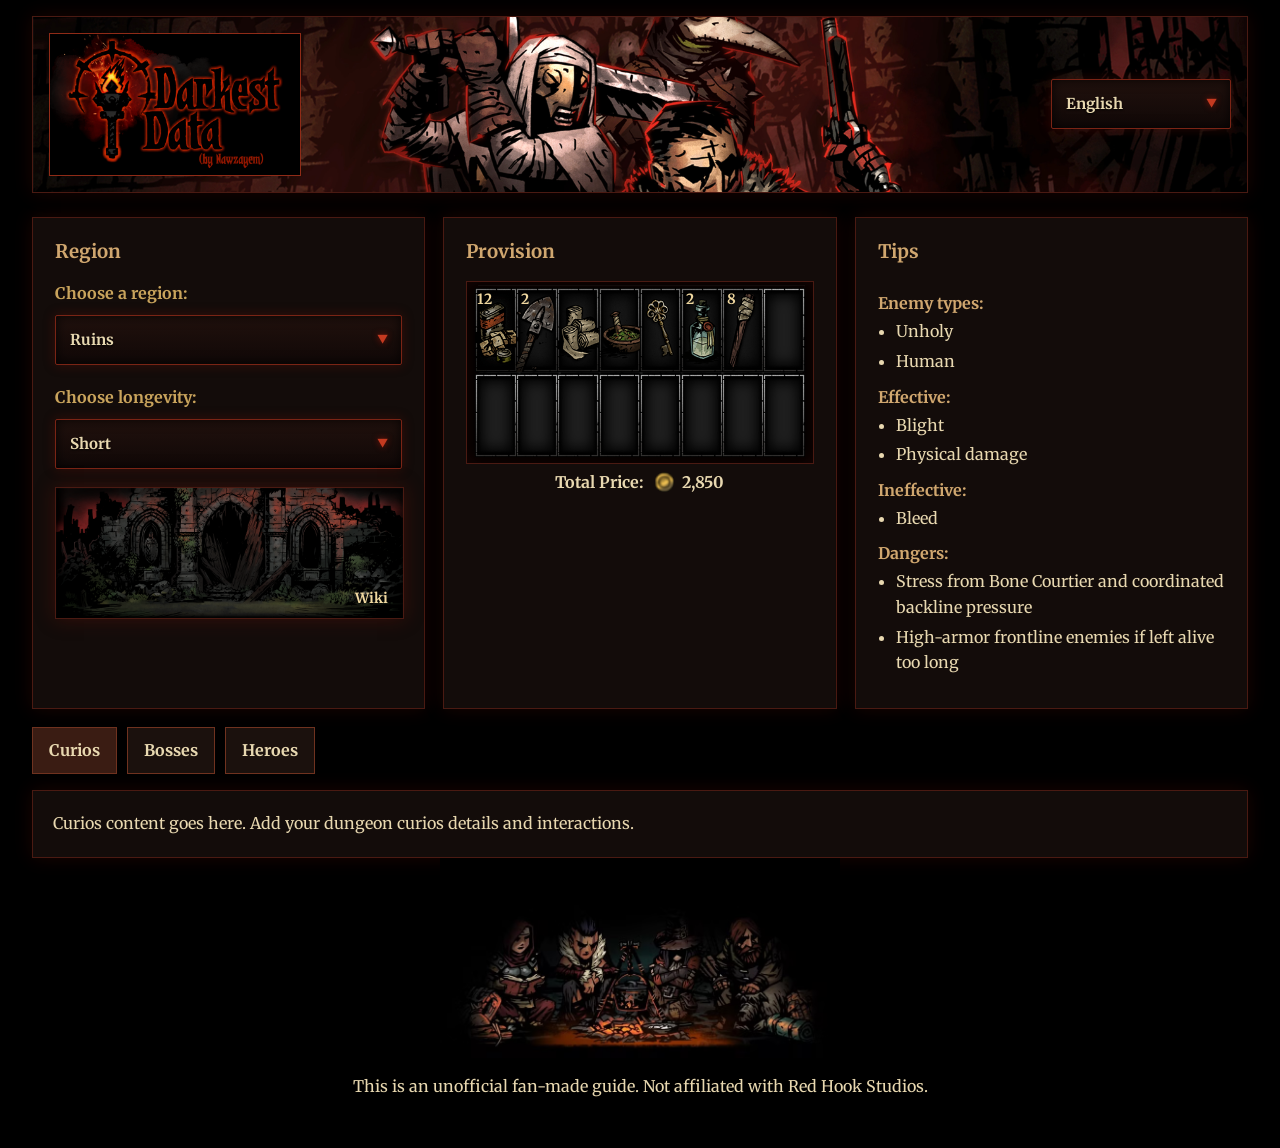
==== src/index.html @ 3dac021b "Ruins+ Provision" ====
<!DOCTYPE html>
<html lang="en">
<head>
  <meta charset="UTF-8" />
  <meta name="viewport" content="width=device-width, initial-scale=1.0" />
  <title>Darkest Data</title>
  <!-- Styles CSS -->
  <link rel="stylesheet" href="styles.css" />

  <!-- Fonts -->
  <link rel="preconnect" href="https://fonts.googleapis.com">
  <link rel="preconnect" href="https://fonts.gstatic.com" crossorigin>
  <link href="https://fonts.googleapis.com/css2?family=Merriweather:wght@400;700;900&display=swap" rel="stylesheet">
</head>
<body>
  <div class="top-bar">
    <div class="top-bar-content">
      <div class="top-bar-locale">
        <div class="logo-wrapper">
          <img src="img/logo.png" alt="Darkest Data logo" />
        </div>
        <div class="select-wrapper locale-select-wrapper">
          <select id="locale-select" name="locale" class="dark-select">
            <option value="en">English</option>
            <option value="uk">Українська</option>
          </select>
        </div>
      </div>
    </div>
  </div>
  <!-- <header>
    <h1>Title: Darkest Data</h1>
    <p>Unofficial fan guide for provisions, bosses, and dungeon planning.</p>
  </header> -->

  <main>
    <section>
      <!-- <h2>Select: Region, longevity</h2> -->
      <div class="region-panels">
        <div class="region-panel">
          <h3 id="region-heading">Region</h3>
          <label for="region-select" class="select-label" id="region-label">Choose a region:</label>
          <div class="select-wrapper">
            <select id="region-select" name="region" class="dark-select">
              <option value="ruins">Ruins</option>
              <option value="warrens">Warrens</option>
              <option value="cove">Cove</option>
              <option value="weald">Weald</option>
              <option value="town">Town</option>
              <option value="crimson-court">Crimson Court</option>
              <option value="color-of-madness">Color of Madness</option>
              <option value="darkest">Darkest Dungeon</option>
            </select>
          </div>
        <br />
          <label id="longevity-label" for="longevity-select" class="select-label">Choose longevity:</label>
          <div class="select-wrapper">
            <select id="longevity-select" name="longevity" class="dark-select"></select>
          </div>
          <div class="region-display" aria-live="polite">
            <a id="region-preview-link" href="https://darkestdungeon.fandom.com/wiki/Ruins" target="_blank" rel="noopener noreferrer" data-label="Wiki">
              <img id="region-preview" src="img/regions/ruins.png" alt="Ruins region preview" />
            </a>
          </div>
        </div>
        <div class="region-panel">
          <h3 id="provision-heading">Provision</h3>
          <div id="region-provision-grid" class="provision-grid" aria-live="polite"></div>
          <div id="region-provision-total" class="provision-total" aria-live="polite">
            <span class="provision-total-label">Total Price:</span>
            <img src="img/provision/coin.png" alt="Coin" class="provision-total-icon" />
            <span id="region-provision-total-value">0</span>
          </div>
          <p id="region-provision">Bring torches, food, and medicine to survive the darkness.</p>
        </div>
        <div class="region-panel">
          <h3 id="tips-heading">Tips</h3>
          <div id="region-tips" class="region-tips">Watch your stress and learn enemy patterns for better runs.</div>
        </div>
      </div>
    </section>

    <section>
      <!-- <h2>Boss Comps for the region</h2> -->
      <div class="boss-tabs">
        <div class="boss-tab-buttons" role="tablist" aria-label="Boss comps tabs">
          <button id="curios-tab" type="button" class="boss-tab-button active" data-boss-tab="curios" role="tab" aria-selected="true">Curios</button>
          <button id="bosses-tab" type="button" class="boss-tab-button" data-boss-tab="bosses" role="tab" aria-selected="false">Bosses</button>
          <button id="heroes-tab" type="button" class="boss-tab-button" data-boss-tab="heroes" role="tab" aria-selected="false">Heroes</button>
        </div>
        <div class="boss-tab-panel active" data-boss-panel="curios" role="tabpanel">
          <p id="curios-panel-text">Curios content goes here. Add your dungeon curios details and interactions.</p>
        </div>
        <div class="boss-tab-panel" data-boss-panel="bosses" role="tabpanel" hidden>
          <p id="bosses-panel-text">Bosses content goes here. Add boss fight information, resistances, and notes.</p>
        </div>
        <div class="boss-tab-panel" data-boss-panel="heroes" role="tabpanel" hidden>
          <p id="heroes-panel-text">Heroes content goes here. Add recommended party compositions and hero tips.</p>
        </div>
      </div>
    </section>
  </main>

  <footer>
    <img src="img/footer.png" alt="Footer" />
    <p>This is an unofficial fan-made guide. Not affiliated with Red Hook Studios.</p>
  </footer>

  <script src="data.js"></script>
  <script src="i18n.js"></script>
  <script src="script.js"></script>
</body>
</html>
---- src/styles.css ----
html, body {
  margin: 0;
  min-height: 100vh;
  background: #000000;
  color: #e8d8b0;
  font-family: "Merriweather", Georgia, serif;
  padding: 0 16px 16px;
}

h1,
h2,
h3,
button,
select,
.tab {
  font-family: "Merriweather", Georgia, serif;
}

h1 {
  font-size: 48px;
  font-weight: 900;
  letter-spacing: 1px;
  color: #d6401f;
  text-shadow:
    0 0 6px #7a1308,
    0 0 14px #3a0502;
}

h2 {
  font-size: 28px;
  font-weight: 900;
  color: #c9a45c;
  border-bottom: 1px solid #5c1c12;
  padding-bottom: 8px;
}

p,
li,
label,
select,
button {
  font-size: 16px;
  line-height: 1.6;
}

button {
  background: #2a0d09;
  color: #f0d8a0;
  border: 1px solid #8f2b17;
  padding: 10px 16px;
  cursor: pointer;
  font-weight: 700;
}

button:hover {
  background: #4a130c;
}

.card {
  background: #130c0a;
  border: 1px solid #4a1a12;
  padding: 20px;
  box-shadow: 0 0 18px rgba(120, 20, 10, 0.35);
}

.top-bar {
  position: relative;
  margin-top: 16px;
  min-height: 160px;
  overflow: hidden;
  border-radius: 0;
  border: 1px solid #4a1a12;
  box-shadow: 0 0 18px rgba(120, 20, 10, 0.22);
  background-image: url('img/header.png');
  background-size: cover;
  background-position: center;
  background-repeat: no-repeat;
}

.top-bar-content {
  position: relative;
  z-index: 1;
  display: flex;
  align-items: center;
  justify-content: space-between;
  flex-wrap: wrap;
  gap: 16px;
  padding: 16px;
}

.top-bar-locale {
  display: flex;
  align-items: center;
  justify-content: space-between;
  gap: 16px;
  width: 100%;
  flex: 1 1 0;
  min-width: 0;
}

.logo-wrapper {
  display: block;
  width: clamp(180px, 30vw, 250px);
  max-width: 60%;
  margin: 0;
  background: rgba(0, 0, 0, 0.7);
  padding: 0;
  border: 1px solid #8f2b17;
  border-radius: 0;
  overflow: hidden;
  --logo-scale: 1.1;
  --logo-x: 0px;
  --logo-y: -7px;
}

.logo-wrapper img {
  display: block;
  width: 100%;
  height: auto;
  border-radius: inherit;
  transform: translate(var(--logo-x), var(--logo-y)) scale(var(--logo-scale));
  transform-origin: center;
}

.locale-select-wrapper {
  width: clamp(140px, 18vw, 180px);
  margin-left: auto;
}

.select-label {
  display: block;
  margin-bottom: 8px;
  color: #c9a45c;
  font-weight: 700;
}

footer {
  text-align: center;
}

footer img {
  display: block;
  width: 400px;
  max-width: 45%;
  margin: 0 auto 12px;
}

.region-display {
  margin-top: 18px;
  text-align: center;
}

.region-display a {
  display: inline-block;
}

.region-display img {
  display: inline-block;
  width: 100%;
  max-width: 640px;
  border: 1px solid #4a1a12;
  box-shadow: 0 0 18px rgba(120, 20, 10, 0.35);
}

@media (max-width: 700px) {
  .top-bar-content {
    justify-content: center;
  }

  .top-bar-locale {
    justify-content: center;
    flex-wrap: wrap;
  }

  .locale-select-wrapper {
    margin-left: 0;
  }
}

.region-panels {
  display: grid;
  grid-template-columns: repeat(3, minmax(260px, 1fr));
  gap: 18px;
  margin-top: 24px;
  align-items: stretch;
}

@media (max-width: 1100px) {
  .region-panels {
    grid-template-columns: repeat(2, minmax(260px, 1fr));
  }

  .region-panels .region-panel:nth-child(3) {
    grid-column: 1 / -1;
    justify-self: center;
    width: calc(100% - 18px);
  }
}

@media (max-width: 700px) {
  .region-panels {
    grid-template-columns: 1fr;
  }

  .region-panels .region-panel:nth-child(3) {
    grid-column: auto;
    justify-self: stretch;
    width: 100%;
  }

  .top-bar-content {
    justify-content: center;
  }

  .top-bar-locale {
    justify-content: center;
    flex-wrap: wrap;
  }

  .locale-select-wrapper {
    margin-left: 0;
  }
}

.region-panel {
  background: #130c0a;
  border: 1px solid #4a1a12;
  padding: 22px;
  box-shadow: 0 0 18px rgba(120, 20, 10, 0.22);
  display: flex;
  flex-direction: column;
}

.region-panel .region-display {
  margin-top: 18px;
  text-align: center;
  flex: 1;
}

.region-panel .region-display a {
  position: relative;
  display: flex;
  align-items: center;
  justify-content: space-between;
  gap: 14px;
  width: 100%;
  text-decoration: none;
}

.region-panel .region-display a:hover {
  color: #f0d8a0;
}

.region-panel .region-display a::after {
  content: attr(data-label);
  position: absolute;
  right: 14px;
  bottom: 14px;
  z-index: 2;
  color: #f0d8a0;
  font-weight: 700;
  font-size: 14px;
  line-height: 1;
  text-shadow: 0 2px 4px rgba(0, 0, 0, 0.85);
  pointer-events: none;
}

.region-panel .region-display img {
  display: block;
  width: 100%;
  height: auto;
  object-fit: cover;
  border: 1px solid #4a1a12;
  box-shadow: 0 0 18px rgba(120, 20, 10, 0.35);
}

.region-panel h3 {
  margin-top: 0;
  color: #d0a76f;
}

.region-panel p {
  margin-bottom: 0;
  color: #e8d8b0;
}

.region-tips {
  color: #e8d8b0;
}

.region-tips strong {
  display: block;
  margin: 12px 0 6px;
  color: #d0a76f;
}

.region-tips ul {
  margin: 0 0 10px 18px;
  padding: 0;
}

.region-tips li {
  margin: 0 0 4px;
}

.provision-grid {
  display: grid;
  grid-template-columns: repeat(8, var(--provision-cell-width));
  grid-template-rows: repeat(2, var(--provision-cell-height));
  column-gap: 0px;
  row-gap: 2px;
  margin-top: 0;
  padding: 6px 8px 8px;
  width: 100%;
  box-sizing: border-box;
  max-width: 100%;
  min-height: 0;
  margin-inline: 0;
  overflow: hidden;
  background-image: url('img/provision/provisions_background.png');
  background-color: #000000;
  background-repeat: no-repeat;
  background-size: var(--provision-bg-width) var(--provision-bg-height);
  background-position: var(--provision-bg-pos-x) var(--provision-bg-pos-y);
  border: 1px solid #4a1a12;
  border-radius: 0;
  box-shadow: inset 0 0 18px rgba(120, 20, 10, 0.2);
  --provision-cell-width: calc(100%/8);
  --provision-cell-height: calc(100%/2);
  --provision-bg-width: 95%;
  --provision-bg-height: 95%;
  --provision-bg-pos-x: 60%;
  --provision-bg-pos-y: 30%;
}

.provision-total {
  display: flex;
  align-items: center;
  justify-content: flex-start;
  gap: 8px;
  margin-top: 8px;
  width: 100%;
  justify-content: center;
  padding: 0;
  background: transparent;
  border: 0;
  border-radius: 0;
  color: #e8d8b0;
  font-weight: 700;
  box-shadow: none;
}

.provision-total-label {
  margin-right: 2px;
}

.provision-total-icon {
  display: block;
  width: 20px;
  height: 20px;
  object-fit: contain;
}

.provision-slot {
  position: relative;
  display: grid;
  align-items: center;
  justify-content: center;
  width: 100%;
  height: 100%;
  min-height: 0;
  padding: 0;
  margin: 0;
  overflow: hidden;
  background: transparent;
  border: 0;
  border-radius: 0;
}

.provision-slot-link {
  color: inherit;
  text-decoration: none;
  cursor: pointer;
}

.provision-slot img {
  display: block;
  width: 100%;
  height: 100%;
  object-fit: cover;
  object-position: center center;
  margin: 0;
  position: static;
  transform: none;
  max-width: none;
  max-height: none;
}

.provision-count {
  position: absolute;
  left: 0px;
  top: 5px;
  transform: none;
  min-width: 14px;
  height: 12px;
  padding: 0 2px;
  display: inline-flex;
  align-items: center;
  justify-content: center;
  color: #f0d8a0;
  font-weight: 700;
  font-size: clamp(12px, 1.1vw, 16px);
  box-shadow: none;
  background: transparent;
  border-radius: 0;
  z-index: 2;
  pointer-events: none;
}

.boss-tabs {
  margin-top: 18px;
}

.boss-tab-buttons {
  display: flex;
  gap: 10px;
  flex-wrap: wrap;
  margin-bottom: 16px;
}

.boss-tab-button {
  background: #1b110d;
  color: #e8d8b0;
  border: 1px solid #6f321f;
  padding: 10px 16px;
  cursor: pointer;
  font-weight: 700;
}

.boss-tab-button.active,
.boss-tab-button:hover {
  background: #3a1c13;
}

.boss-tab-panel {
  background: #130c0a;
  border: 1px solid #4a1a12;
  padding: 20px;
  box-shadow: 0 0 18px rgba(120, 20, 10, 0.22);
  color: #e8d8b0;
}

.boss-tab-panel p {
  margin: 0;
}

.select-wrapper {
  position: relative;
  width: 280px;
}

.region-panel .select-wrapper {
  width: 100%;
}

.top-bar .select-wrapper {
  width: 180px;
}

.language-switcher {
  position: fixed;
  top: 8px;
  left: 16px;
  z-index: 20;
  background: rgba(19, 12, 10, 0.92);
  padding: 10px 12px;
  border: 1px solid #4a1a12;
  border-radius: 6px;
}

.language-switcher .select-label {
  margin-bottom: 6px;
}

.language-select-wrapper {
  width: 180px;
}

.hidden {
  display: none !important;
}

.dark-select {
  width: 100%;
  appearance: none;
  -webkit-appearance: none;
  -moz-appearance: none;

  background:
    linear-gradient(180deg, #21110d 0%, #100807 100%);
  color: #e8d8b0;

  border: 1px solid #7a2415;
  border-radius: 2px;

  padding: 12px 42px 12px 14px;

  font-family: "Merriweather", Georgia, serif;
  font-size: 15px;
  font-weight: 700;

  cursor: pointer;

  box-shadow:
    inset 0 0 12px rgba(0, 0, 0, 0.8),
    0 0 12px rgba(120, 20, 10, 0.35);

  text-shadow: 0 1px 2px #000;
}

.dark-select:hover {
  border-color: #b63b20;
  background:
    linear-gradient(180deg, #2a140f 0%, #130908 100%);
}

.dark-select:focus {
  outline: none;
  border-color: #d6401f;
  box-shadow:
    inset 0 0 12px rgba(0, 0, 0, 0.8),
    0 0 14px rgba(214, 64, 31, 0.55);
}

.select-wrapper::after {
  content: "▼";
  position: absolute;
  right: 14px;
  top: 50%;
  transform: translateY(-50%);

  color: #c43a20;
  font-size: 12px;
  pointer-events: none;

  text-shadow: 0 0 6px #7a1308;
}

.dark-select option {
  background: #130c0a;
  color: #e8d8b0;
  font-family: "Merriweather", Georgia, serif;
}
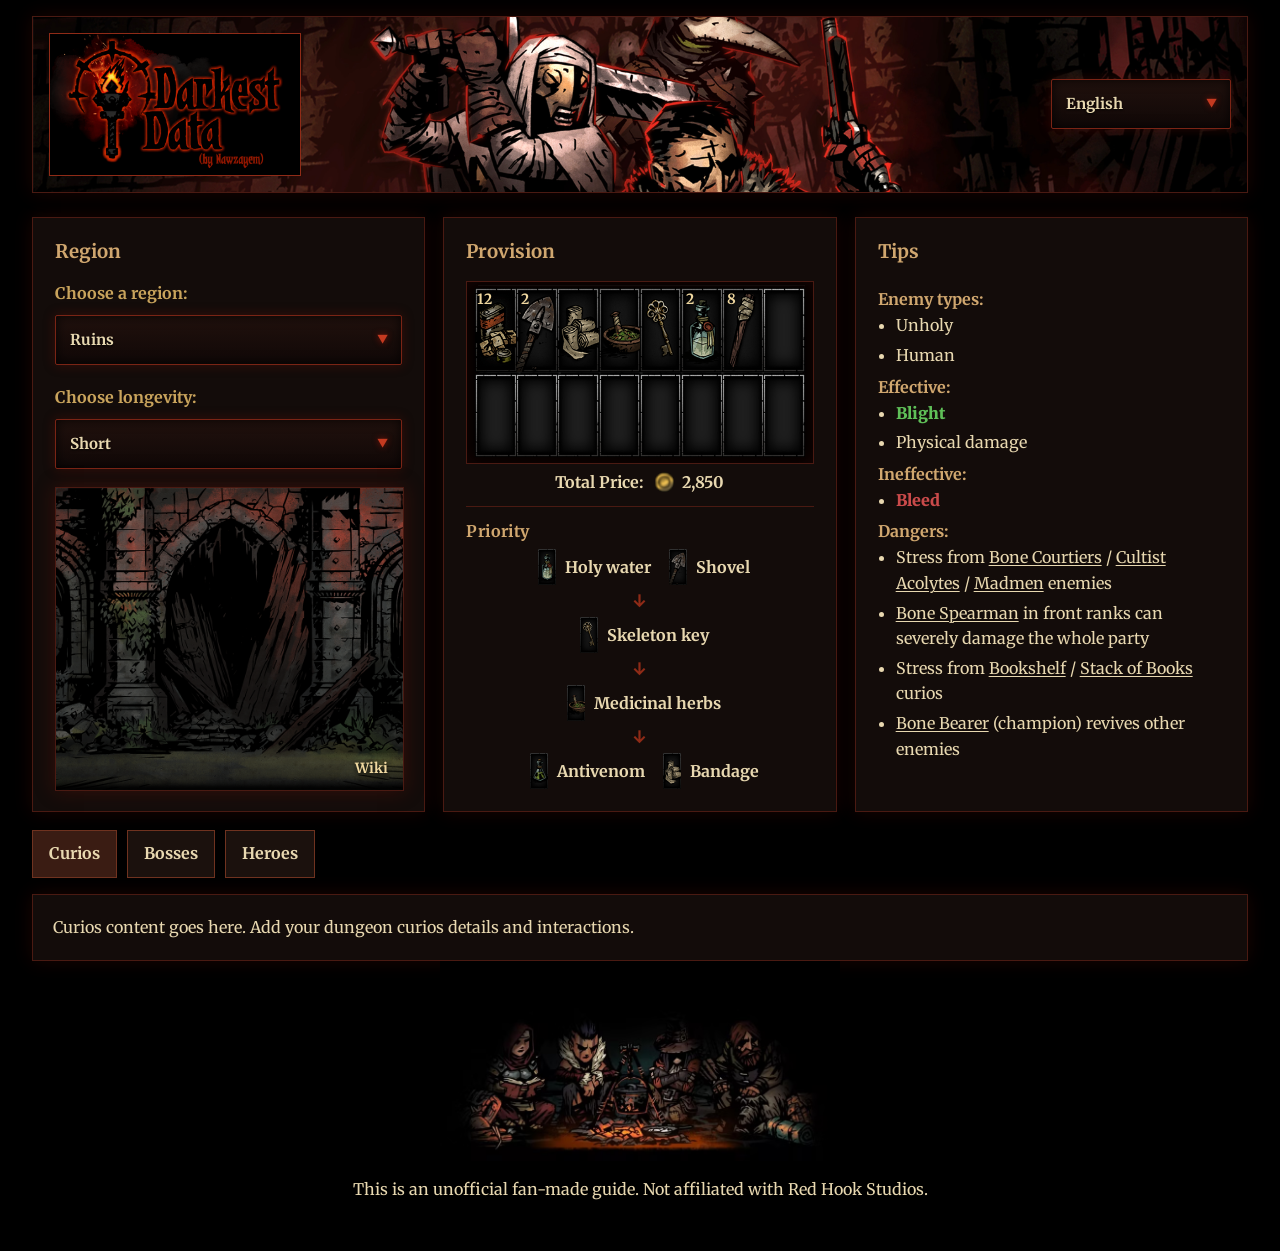
==== commit 0dfb07b6: "rruins+provision+Priorrity+Tips+layot" ====
--- a/src/index.html
+++ b/src/index.html
@@ -72,6 +72,10 @@
             <span id="region-provision-total-value">0</span>
           </div>
           <p id="region-provision">Bring torches, food, and medicine to survive the darkness.</p>
+          <div id="region-provision-priority" class="provision-priority" hidden>
+            <div class="provision-priority-heading">Priority</div>
+            <div id="region-provision-priority-list" class="provision-priority-list" aria-live="polite"></div>
+          </div>
         </div>
         <div class="region-panel">
           <h3 id="tips-heading">Tips</h3>
--- a/src/styles.css
+++ b/src/styles.css
@@ -192,8 +192,8 @@
 
   .region-panels .region-panel:nth-child(3) {
     grid-column: 1 / -1;
-    justify-self: center;
-    width: calc(100% - 18px);
+    justify-self: stretch;
+    width: auto;
   }
 }
 
@@ -205,7 +205,7 @@
   .region-panels .region-panel:nth-child(3) {
     grid-column: auto;
     justify-self: stretch;
-    width: 100%;
+    width: auto;
   }
 
   .top-bar-content {
@@ -235,20 +235,23 @@
   margin-top: 18px;
   text-align: center;
   flex: 1;
+  min-height: clamp(180px, 22vw, 300px);
 }
 
 .region-panel .region-display a {
   position: relative;
   display: flex;
-  align-items: center;
-  justify-content: space-between;
-  gap: 14px;
-  width: 100%;
+  width: 100%;
+  height: 100%;
   text-decoration: none;
 }
 
 .region-panel .region-display a:hover {
   color: #f0d8a0;
+}
+
+.region-panel .region-display a:hover img {
+  filter: brightness(1.12) saturate(1.2) contrast(1.05);
 }
 
 .region-panel .region-display a::after {
@@ -268,10 +271,11 @@
 .region-panel .region-display img {
   display: block;
   width: 100%;
-  height: auto;
+  height: 100%;
   object-fit: cover;
   border: 1px solid #4a1a12;
   box-shadow: 0 0 18px rgba(120, 20, 10, 0.35);
+  transition: filter 160ms ease, transform 160ms ease;
 }
 
 .region-panel h3 {
@@ -284,23 +288,185 @@
   color: #e8d8b0;
 }
 
+.provision-priority {
+  flex: 1;
+  min-height: 0;
+  margin-top: 14px;
+  padding-top: 14px;
+  border-top: 1px solid #4a1a12;
+  display: flex;
+  flex-direction: column;
+}
+
+.provision-priority-heading {
+  margin-bottom: 8px;
+  color: #d0a76f;
+  font-weight: 700;
+  letter-spacing: 0.4px;
+}
+
+.provision-priority-list {
+  flex: 1;
+  min-height: 0;
+  display: flex;
+  flex-direction: column;
+  align-items: center;
+  justify-content: flex-start;
+  gap: 6px;
+}
+
+.provision-priority-row {
+  display: flex;
+  align-items: center;
+  justify-content: center;
+  flex-wrap: wrap;
+  gap: 9px;
+  width: fit-content;
+  max-width: 100%;
+}
+
+.provision-priority-arrow {
+  color: #8f2b17;
+  font-size: 20px;
+  font-weight: 900;
+  line-height: 1;
+  text-align: center;
+}
+
+.provision-priority-item {
+  display: inline-flex;
+  align-items: center;
+  color: #e8d8b0;
+  text-decoration: none;
+  font-size: 16px;
+  font-weight: 700;
+  min-width: 0;
+}
+
+.provision-priority-item:hover {
+  text-decoration: underline;
+  text-decoration-color: currentColor;
+  text-underline-offset: 3px;
+}
+
+.provision-priority-item:hover img {
+  transform: scale(1.04);
+}
+
+.provision-priority-item img {
+  display: block;
+  width: 36px;
+  height: 36px;
+  object-fit: contain;
+  transition: transform 140ms ease;
+}
+
+.provision-priority-separator {
+  color: #8f2b17;
+  font-weight: 900;
+  line-height: 1;
+}
+
 .region-tips {
+  flex: 0 0 auto;
   color: #e8d8b0;
 }
 
 .region-tips strong {
   display: block;
-  margin: 12px 0 6px;
+  margin: 8px 0 4px;
   color: #d0a76f;
 }
 
 .region-tips ul {
-  margin: 0 0 10px 18px;
+  margin: 0 0 6px 18px;
   padding: 0;
 }
 
 .region-tips li {
   margin: 0 0 4px;
+}
+
+.tip-status {
+  font-weight: 900;
+}
+
+.tip-status-blight {
+  color: #5fbf58;
+}
+
+.tip-status-bleed {
+  color: #c94a4a;
+}
+
+.enemy-name {
+  text-decoration: underline;
+  text-decoration-thickness: 1px;
+  text-underline-offset: 2px;
+}
+
+.enemy-tooltip {
+  position: relative;
+  cursor: help;
+  color: inherit;
+  text-decoration-color: inherit;
+}
+
+.enemy-tooltip:visited,
+.enemy-tooltip:hover,
+.enemy-tooltip:active {
+  color: inherit;
+}
+
+.region-tips a.enemy-tooltip,
+.region-tips a.enemy-tooltip:visited,
+.region-tips a.enemy-tooltip:hover,
+.region-tips a.enemy-tooltip:active {
+  color: inherit;
+  text-decoration-color: inherit;
+}
+
+.enemy-tooltip::after {
+  content: '';
+  position: absolute;
+  left: 50%;
+  bottom: calc(100% + 10px);
+  width: 180px;
+  height: 180px;
+  transform: translateX(-50%);
+  background: rgba(16, 10, 8, 0.96);
+  background-image: var(--enemy-tooltip-image);
+  background-repeat: no-repeat;
+  background-position: center;
+  background-size: contain;
+  border: 1px solid #8f2b17;
+  box-shadow: 0 10px 22px rgba(0, 0, 0, 0.55);
+  opacity: 0;
+  pointer-events: none;
+  transition: opacity 140ms ease, transform 140ms ease;
+  z-index: 5;
+}
+
+.enemy-tooltip::before {
+  content: '';
+  position: absolute;
+  left: 50%;
+  bottom: calc(100% + 2px);
+  width: 10px;
+  height: 10px;
+  transform: translateX(-50%) rotate(45deg);
+  background: #0f0907;
+  border-right: 1px solid #8f2b17;
+  border-bottom: 1px solid #8f2b17;
+  opacity: 0;
+  pointer-events: none;
+  transition: opacity 140ms ease;
+  z-index: 5;
+}
+
+.enemy-tooltip:hover::after,
+.enemy-tooltip:hover::before {
+  opacity: 1;
 }
 
 .provision-grid {
@@ -383,6 +549,18 @@
   cursor: pointer;
 }
 
+.provision-slot-link:hover {
+  filter: brightness(1.12) saturate(1.08);
+}
+
+.provision-slot-link:hover img {
+  transform: scale(1.03);
+}
+
+.provision-slot img {
+  transition: transform 140ms ease, filter 140ms ease;
+}
+
 .provision-slot img {
   display: block;
   width: 100%;
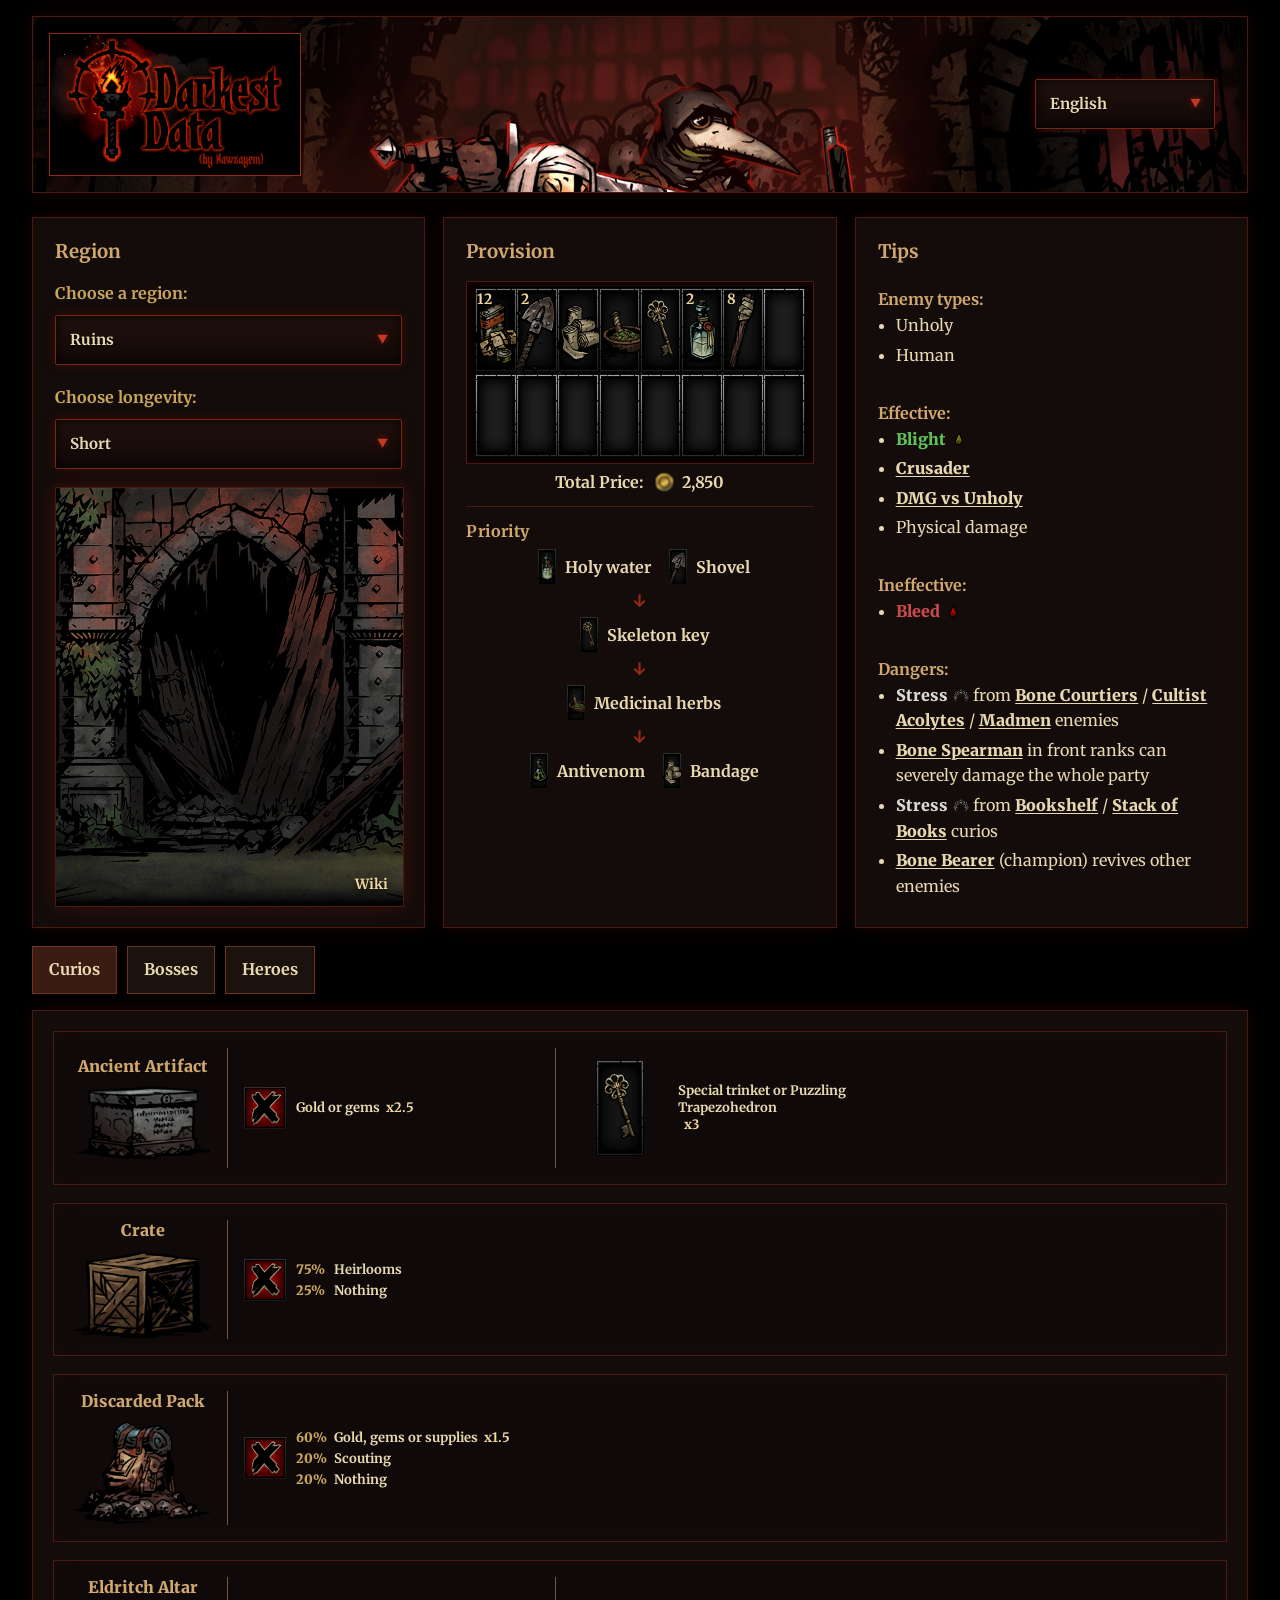
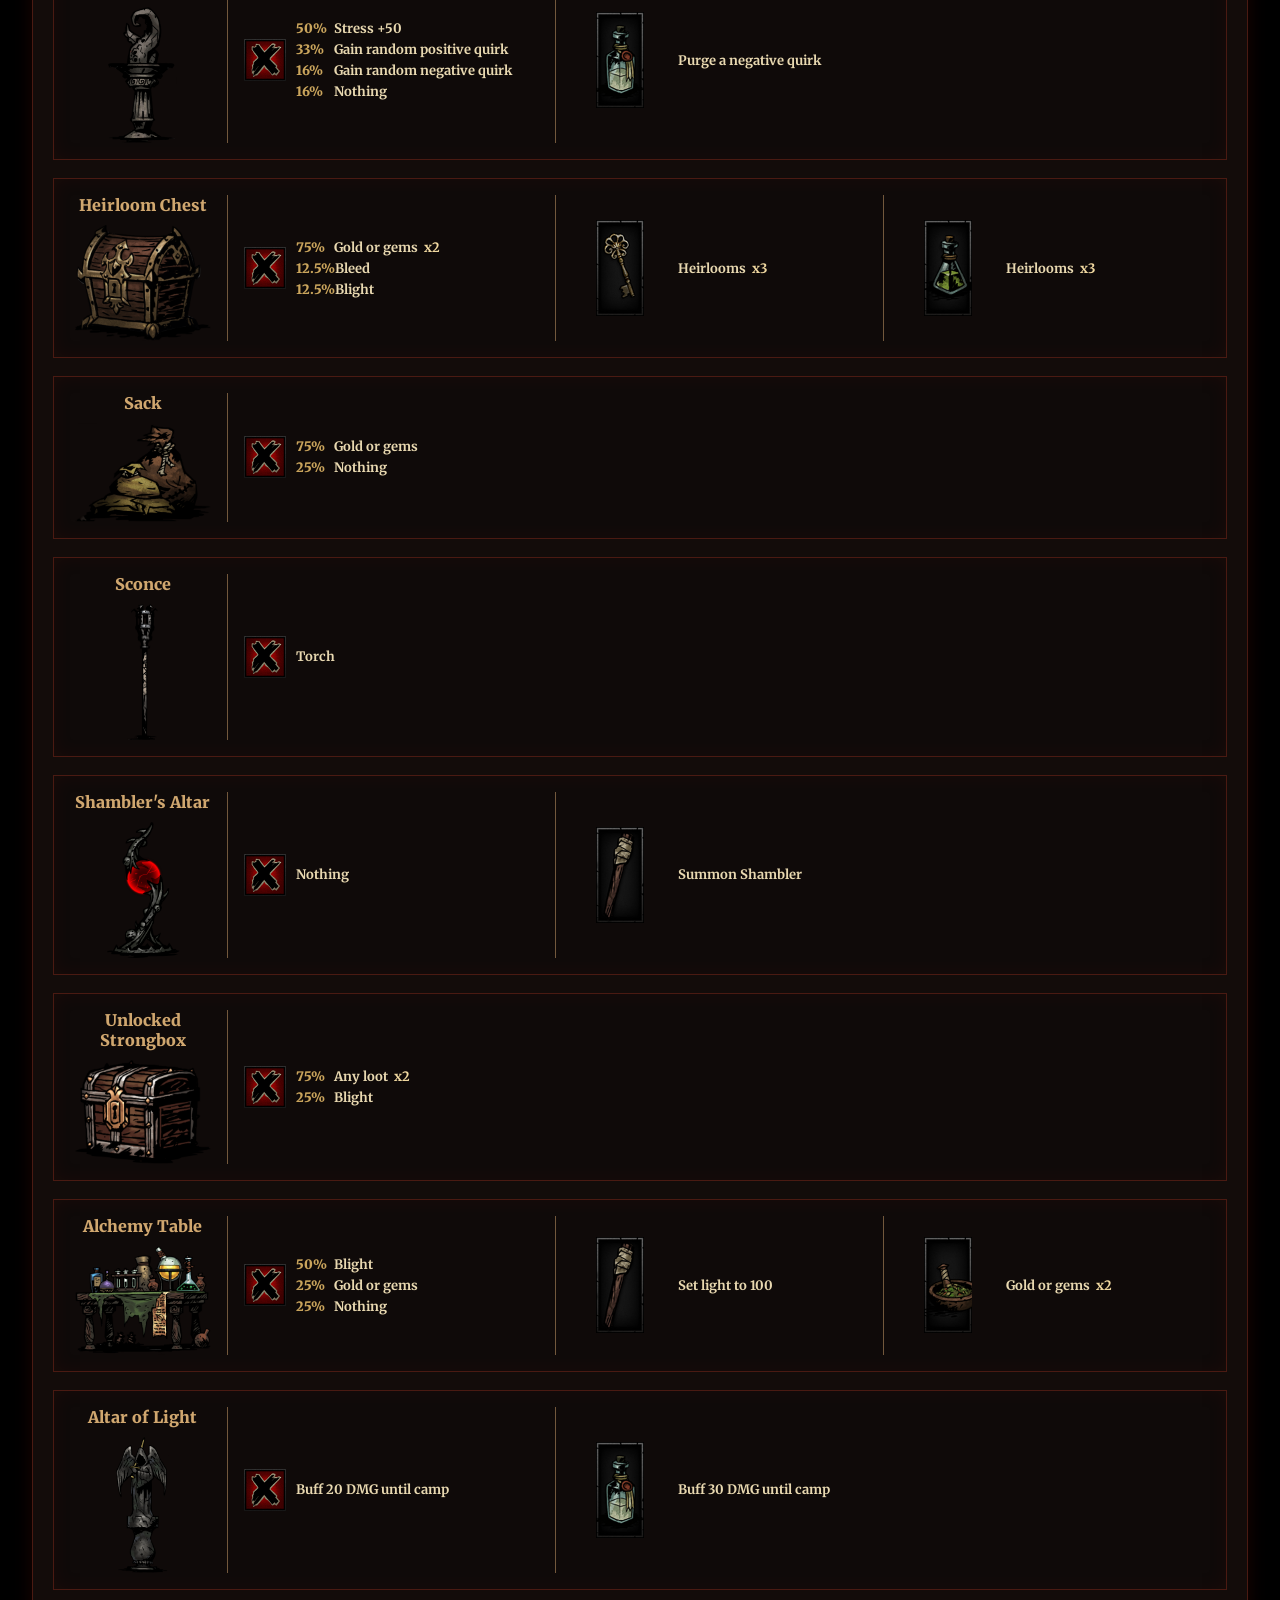
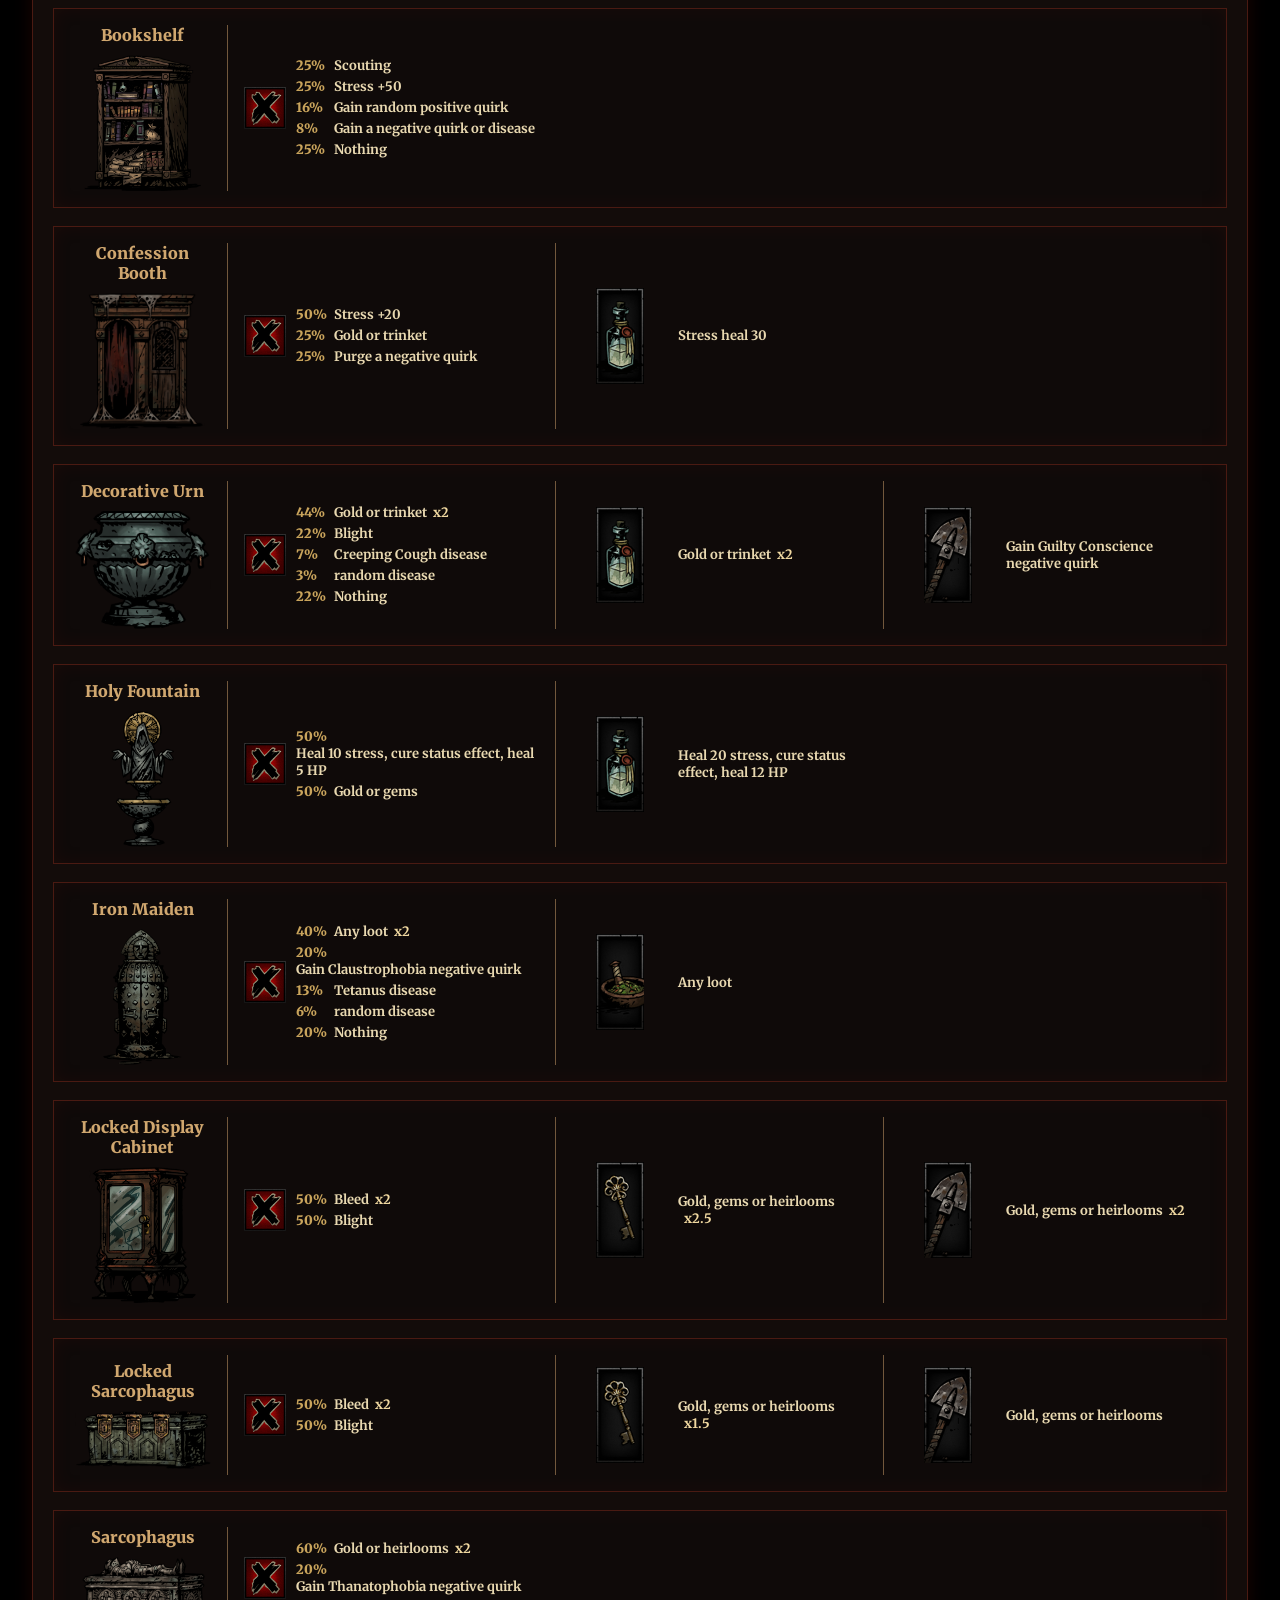
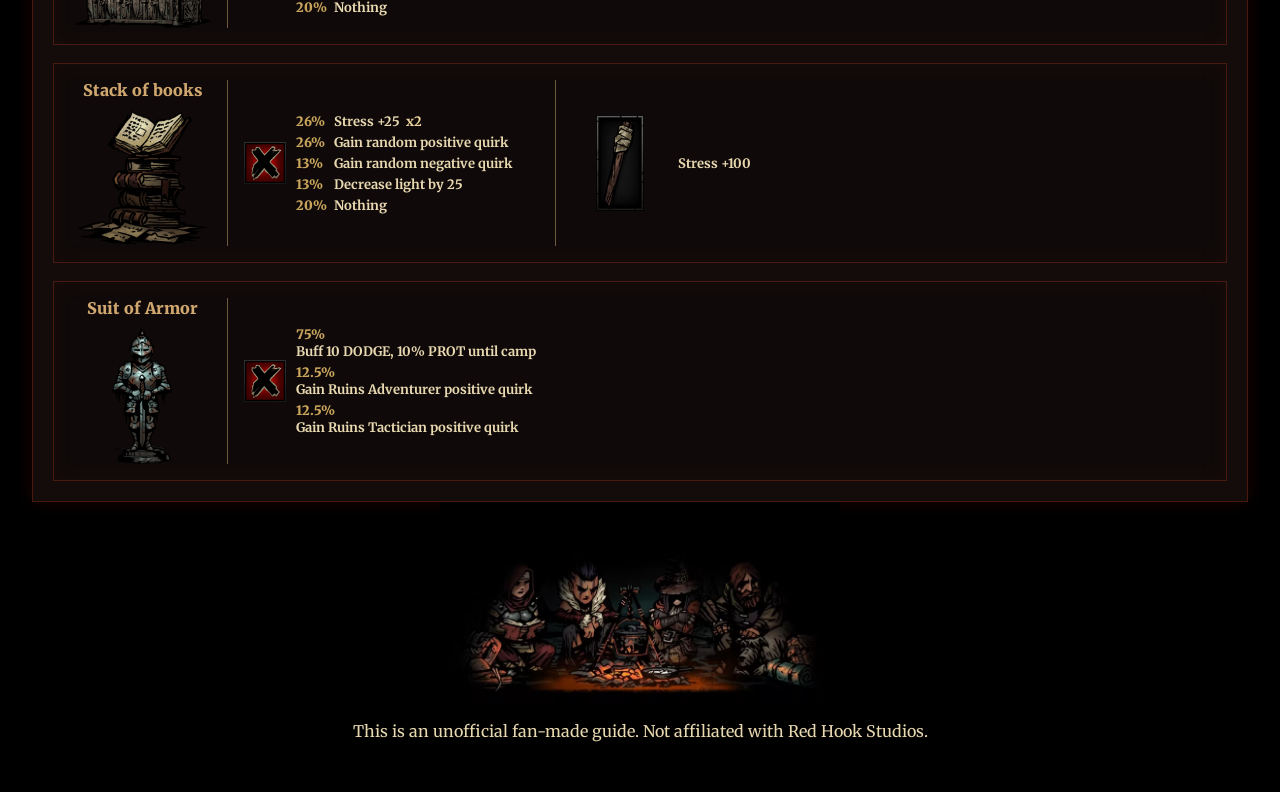
==== commit 0b1cfe1d: "ruins curios tab" ====
--- a/src/index.html
+++ b/src/index.html
@@ -93,7 +93,7 @@
           <button id="heroes-tab" type="button" class="boss-tab-button" data-boss-tab="heroes" role="tab" aria-selected="false">Heroes</button>
         </div>
         <div class="boss-tab-panel active" data-boss-panel="curios" role="tabpanel">
-          <p id="curios-panel-text">Curios content goes here. Add your dungeon curios details and interactions.</p>
+          <div id="curios-panel-text" class="curios-panel" aria-live="polite"></div>
         </div>
         <div class="boss-tab-panel" data-boss-panel="bosses" role="tabpanel" hidden>
           <p id="bosses-panel-text">Bosses content goes here. Add boss fight information, resistances, and notes.</p>
@@ -112,6 +112,7 @@
 
   <script src="data.js"></script>
   <script src="i18n.js"></script>
+  <script src="curiosData.js"></script>
   <script src="script.js"></script>
 </body>
 </html>
--- a/src/styles.css
+++ b/src/styles.css
@@ -58,8 +58,9 @@
 
 .card {
   background: #130c0a;
-  border: 1px solid #4a1a12;
-  padding: 20px;
+  grid-template-columns: 145px minmax(0, 1fr);
+  gap: 0;
+  align-items: stretch;
   box-shadow: 0 0 18px rgba(120, 20, 10, 0.35);
 }
 
@@ -70,14 +71,19 @@
   overflow: hidden;
   border-radius: 0;
   border: 1px solid #4a1a12;
+  justify-content: center;
   box-shadow: 0 0 18px rgba(120, 20, 10, 0.22);
   background-image: url('img/header.png');
   background-size: cover;
-  background-position: center;
+  width: auto;
+  min-height: 100%;
+  padding-right: 16px;
   background-repeat: no-repeat;
 }
 
 .top-bar-content {
+  width: 100%;
+  box-sizing: border-box;
   position: relative;
   z-index: 1;
   display: flex;
@@ -124,7 +130,9 @@
 
 .locale-select-wrapper {
   width: clamp(140px, 18vw, 180px);
+  max-width: 100%;
   margin-left: auto;
+  flex: 0 1 180px;
 }
 
 .select-label {
@@ -268,6 +276,17 @@
   pointer-events: none;
 }
 
+.top-bar-content {
+  width: 100%;
+  position: relative;
+  z-index: 1;
+  display: flex;
+  align-items: center;
+  justify-content: space-between;
+  flex-wrap: wrap;
+  gap: 16px;
+  padding: 16px;
+}
 .region-panel .region-display img {
   display: block;
   width: 100%;
@@ -388,7 +407,18 @@
 }
 
 .tip-status {
+  display: inline-flex;
+  align-items: center;
+  gap: 0.35em;
   font-weight: 900;
+}
+
+.tip-status-icon {
+  width: 1em;
+  height: 1em;
+  flex: 0 0 auto;
+  object-fit: contain;
+  vertical-align: -0.12em;
 }
 
 .tip-status-blight {
@@ -399,10 +429,129 @@
   color: #c94a4a;
 }
 
-.enemy-name {
+.tip-status-stress {
+  color: #d9d9d9;
+}
+
+.tip-status-stress .tip-status-icon {
+  filter: brightness(1.9) saturate(1.35);
+}
+
+.tip-trinket {
+  position: relative;
+  display: inline-flex;
+  align-items: center;
+  gap: 0.25em;
+  font-weight: 900;
   text-decoration: underline;
   text-decoration-thickness: 1px;
   text-underline-offset: 2px;
+  color: inherit;
+  text-decoration-color: inherit;
+}
+
+.tip-trinket-label {
+  white-space: nowrap;
+}
+
+.tip-trinket-card {
+  position: absolute;
+  left: 50%;
+  bottom: calc(100% + 10px);
+  display: flex;
+  align-items: stretch;
+  gap: 14px;
+  width: max-content;
+  max-width: 280px;
+  padding: 12px 14px;
+  transform: translateX(-50%);
+  background: rgba(16, 10, 8, 0.97);
+  border: 1px solid #8f2b17;
+  box-shadow: 0 10px 22px rgba(0, 0, 0, 0.55);
+  opacity: 0;
+  pointer-events: none;
+  transition: opacity 140ms ease, transform 140ms ease;
+  z-index: 6;
+}
+
+.tip-trinket-card::before {
+  content: '';
+  position: absolute;
+  left: 50%;
+  bottom: -6px;
+  width: 12px;
+  height: 12px;
+  transform: translateX(-50%) rotate(45deg);
+  background: rgba(16, 10, 8, 0.97);
+  border-right: 1px solid #8f2b17;
+  border-bottom: 1px solid #8f2b17;
+  z-index: -1;
+}
+
+.tip-trinket-text {
+  display: flex;
+  flex-direction: column;
+  justify-content: center;
+  gap: 4px;
+  flex: 1 1 0;
+  min-width: 0;
+  text-align: left;
+  white-space: normal;
+}
+
+.tip-trinket-title {
+  font-size: 1rem;
+  font-weight: 900;
+  color: #f3c27e;
+}
+
+.tip-trinket-stats {
+  display: flex;
+  flex-direction: column;
+  gap: 2px;
+  font-size: 0.95rem;
+  font-weight: 700;
+  color: #f2f2f2;
+  white-space: normal;
+  overflow-wrap: anywhere;
+}
+
+.tip-trinket-image {
+  width: auto;
+  height: 100%;
+  flex: 0 0 auto;
+  object-fit: contain;
+  image-rendering: auto;
+}
+
+.tip-trinket:hover .tip-trinket-card,
+.tip-trinket:focus-within .tip-trinket-card {
+  opacity: 1;
+  transform: translateX(-50%) translateY(-4px);
+}
+
+.enemy-name {
+  font-weight: 900;
+  text-decoration: underline;
+  text-decoration-thickness: 1px;
+  text-underline-offset: 2px;
+}
+
+.hero-name {
+  font-weight: 900;
+  text-decoration: underline;
+  text-decoration-thickness: 1px;
+  text-underline-offset: 2px;
+}
+
+.hero-tip {
+  position: relative;
+  display: inline-flex;
+  align-items: center;
+  gap: 0.25em;
+  color: inherit;
+  text-decoration-color: inherit;
+  cursor: help;
 }
 
 .enemy-tooltip {
@@ -412,16 +561,18 @@
   text-decoration-color: inherit;
 }
 
-.enemy-tooltip:visited,
-.enemy-tooltip:hover,
-.enemy-tooltip:active {
-  color: inherit;
-}
-
 .region-tips a.enemy-tooltip,
 .region-tips a.enemy-tooltip:visited,
 .region-tips a.enemy-tooltip:hover,
 .region-tips a.enemy-tooltip:active {
+  color: inherit;
+  text-decoration-color: inherit;
+}
+
+.hero-tip a.hero-name,
+.hero-tip a.hero-name:visited,
+.hero-tip a.hero-name:hover,
+.hero-tip a.hero-name:active {
   color: inherit;
   text-decoration-color: inherit;
 }
@@ -469,6 +620,82 @@
   opacity: 1;
 }
 
+.hero-tip-card {
+  position: absolute;
+  left: 50%;
+  bottom: calc(100% + 10px);
+  display: flex;
+  align-items: stretch;
+  gap: 14px;
+  width: max-content;
+  max-width: 300px;
+  padding: 12px 14px;
+  transform: translateX(-50%);
+  background: rgba(16, 10, 8, 0.97);
+  border: 1px solid #8f2b17;
+  box-shadow: 0 10px 22px rgba(0, 0, 0, 0.55);
+  opacity: 0;
+  pointer-events: none;
+  transition: opacity 140ms ease, transform 140ms ease;
+  z-index: 6;
+}
+
+.hero-tip-card::before {
+  content: '';
+  position: absolute;
+  left: 50%;
+  bottom: -6px;
+  width: 12px;
+  height: 12px;
+  transform: translateX(-50%) rotate(45deg);
+  background: rgba(16, 10, 8, 0.97);
+  border-right: 1px solid #8f2b17;
+  border-bottom: 1px solid #8f2b17;
+  z-index: -1;
+}
+
+.hero-tip-text {
+  display: flex;
+  flex-direction: column;
+  justify-content: center;
+  gap: 4px;
+  flex: 1 1 0;
+  min-width: 0;
+  text-align: left;
+  white-space: normal;
+}
+
+.hero-tip-title {
+  font-size: 1rem;
+  font-weight: 900;
+  color: #f3c27e;
+}
+
+.hero-tip-stats {
+  display: flex;
+  flex-direction: column;
+  gap: 2px;
+  font-size: 0.95rem;
+  font-weight: 700;
+  color: #f2f2f2;
+  white-space: normal;
+  overflow-wrap: anywhere;
+}
+
+.hero-tip-image {
+  width: auto;
+  height: 100%;
+  flex: 0 0 auto;
+  object-fit: contain;
+  image-rendering: auto;
+}
+
+.hero-tip:hover .hero-tip-card,
+.hero-tip:focus-within .hero-tip-card {
+  opacity: 1;
+  transform: translateX(-50%) translateY(-4px);
+}
+
 .provision-grid {
   display: grid;
   grid-template-columns: repeat(8, var(--provision-cell-width));
@@ -632,9 +859,190 @@
   margin: 0;
 }
 
+.curios-panel {
+  display: flex;
+  flex-direction: column;
+  gap: 18px;
+}
+
+.curios-placeholder {
+  margin: 0;
+  color: #e8d8b0;
+}
+
+.curio-list {
+  display: flex;
+  flex-direction: column;
+  gap: 18px;
+}
+
+.curio-card {
+  display: grid;
+  grid-template-columns: 145px minmax(0, 1fr);
+  gap: 12px;
+  align-items: stretch;
+  padding: 16px;
+  border: 1px solid #4a1a12;
+  background: rgba(10, 7, 6, 0.35);
+  box-shadow: inset 0 0 18px rgba(120, 20, 10, 0.1);
+}
+
+.curio-header {
+  display: flex;
+  flex-direction: column;
+  align-items: center;
+  align-self: stretch;
+  justify-content: center;
+  gap: 10px;
+  height: 100%;
+  margin-bottom: 0;
+  text-align: center;
+  width: 145px;
+}
+
+.curio-icon {
+  width: 100%;
+  height: auto;
+  object-fit: contain;
+  object-position: center;
+  display: block;
+  margin: 0 auto;
+  max-width: 136px;
+  max-height: 136px;
+  flex: 0 0 auto;
+}
+
+.curio-name {
+  margin: 0;
+  color: #d0a76f;
+  font-size: 16px;
+  font-weight: 900;
+}
+
+.curio-options {
+  display: grid;
+  grid-template-columns: repeat(3, minmax(0, 1fr));
+  gap: 0;
+  align-self: stretch;
+  align-content: stretch;
+  height: 100%;
+  min-height: 0;
+  min-height: 100%;
+  border-left: 1px solid rgba(196, 153, 102, 0.55);
+}
+
+.curio-option {
+  display: flex;
+  flex-direction: row;
+  align-items: center;
+  justify-content: flex-start;
+  gap: 10px;
+  width: 100%;
+  height: 100%;
+  min-height: 100%;
+  padding: 12px 16px;
+  box-sizing: border-box;
+  overflow: hidden;
+}
+
+.curio-option-activator {
+  display: flex;
+  align-items: center;
+  justify-content: center;
+  flex: 0 0 auto;
+}
+
+.curio-option-activator-icon {
+  display: block;
+  object-fit: contain;
+}
+
+.curio-option-activator-icon--nothing {
+  width: 42px;
+  height: 42px;
+}
+
+.curio-option-activator-icon--curio {
+  width: 96px;
+  height: 96px;
+  object-fit: contain;
+  object-position: center;
+}
+
+.curio-option-outcomes {
+  display: flex;
+  flex-direction: column;
+  justify-content: center;
+  gap: 4px;
+  min-width: 0;
+  align-self: center;
+  flex: 1 1 auto;
+}
+
+.curio-option + .curio-option {
+  border-left: 1px solid rgba(196, 153, 102, 0.55);
+}
+
+.curio-outcome {
+  display: flex;
+  align-items: center;
+  gap: 0;
+  flex-wrap: wrap;
+  white-space: normal;
+  max-width: 100%;
+  color: #e8d8b0;
+  font-size: 13px;
+}
+
+.curio-outcome-chances {
+  color: #c9a45c;
+  font-weight: 900;
+  min-width: 38px;
+}
+
+.curio-outcome-label {
+  font-weight: 700;
+  min-width: 0;
+  overflow-wrap: anywhere;
+}
+
+.curio-outcome-amount {
+  color: #f0d8a0;
+  font-weight: 700;
+  margin-left: 6px;
+}
+
+@media (max-width: 700px) {
+  .curio-card {
+    grid-template-columns: 1fr;
+  }
+
+  .curio-header {
+    flex-direction: row;
+    justify-content: flex-start;
+    text-align: left;
+  }
+
+  .curio-options {
+    width: 100%;
+    grid-template-columns: 1fr;
+    gap: 0;
+    border-left: 0;
+  }
+
+  .curio-option {
+    width: 100%;
+    min-height: 0;
+    border-left: 0;
+    border-top: 1px solid rgba(180, 120, 60, 0.22);
+  }
+}
+
 .select-wrapper {
   position: relative;
   width: 280px;
+  max-width: 100%;
+  box-sizing: border-box;
 }
 
 .region-panel .select-wrapper {
@@ -642,7 +1050,7 @@
 }
 
 .top-bar .select-wrapper {
-  width: 180px;
+  width: min(180px, 100%);
 }
 
 .language-switcher {
@@ -662,6 +1070,7 @@
 
 .language-select-wrapper {
   width: 180px;
+  max-width: 100%;
 }
 
 .hidden {
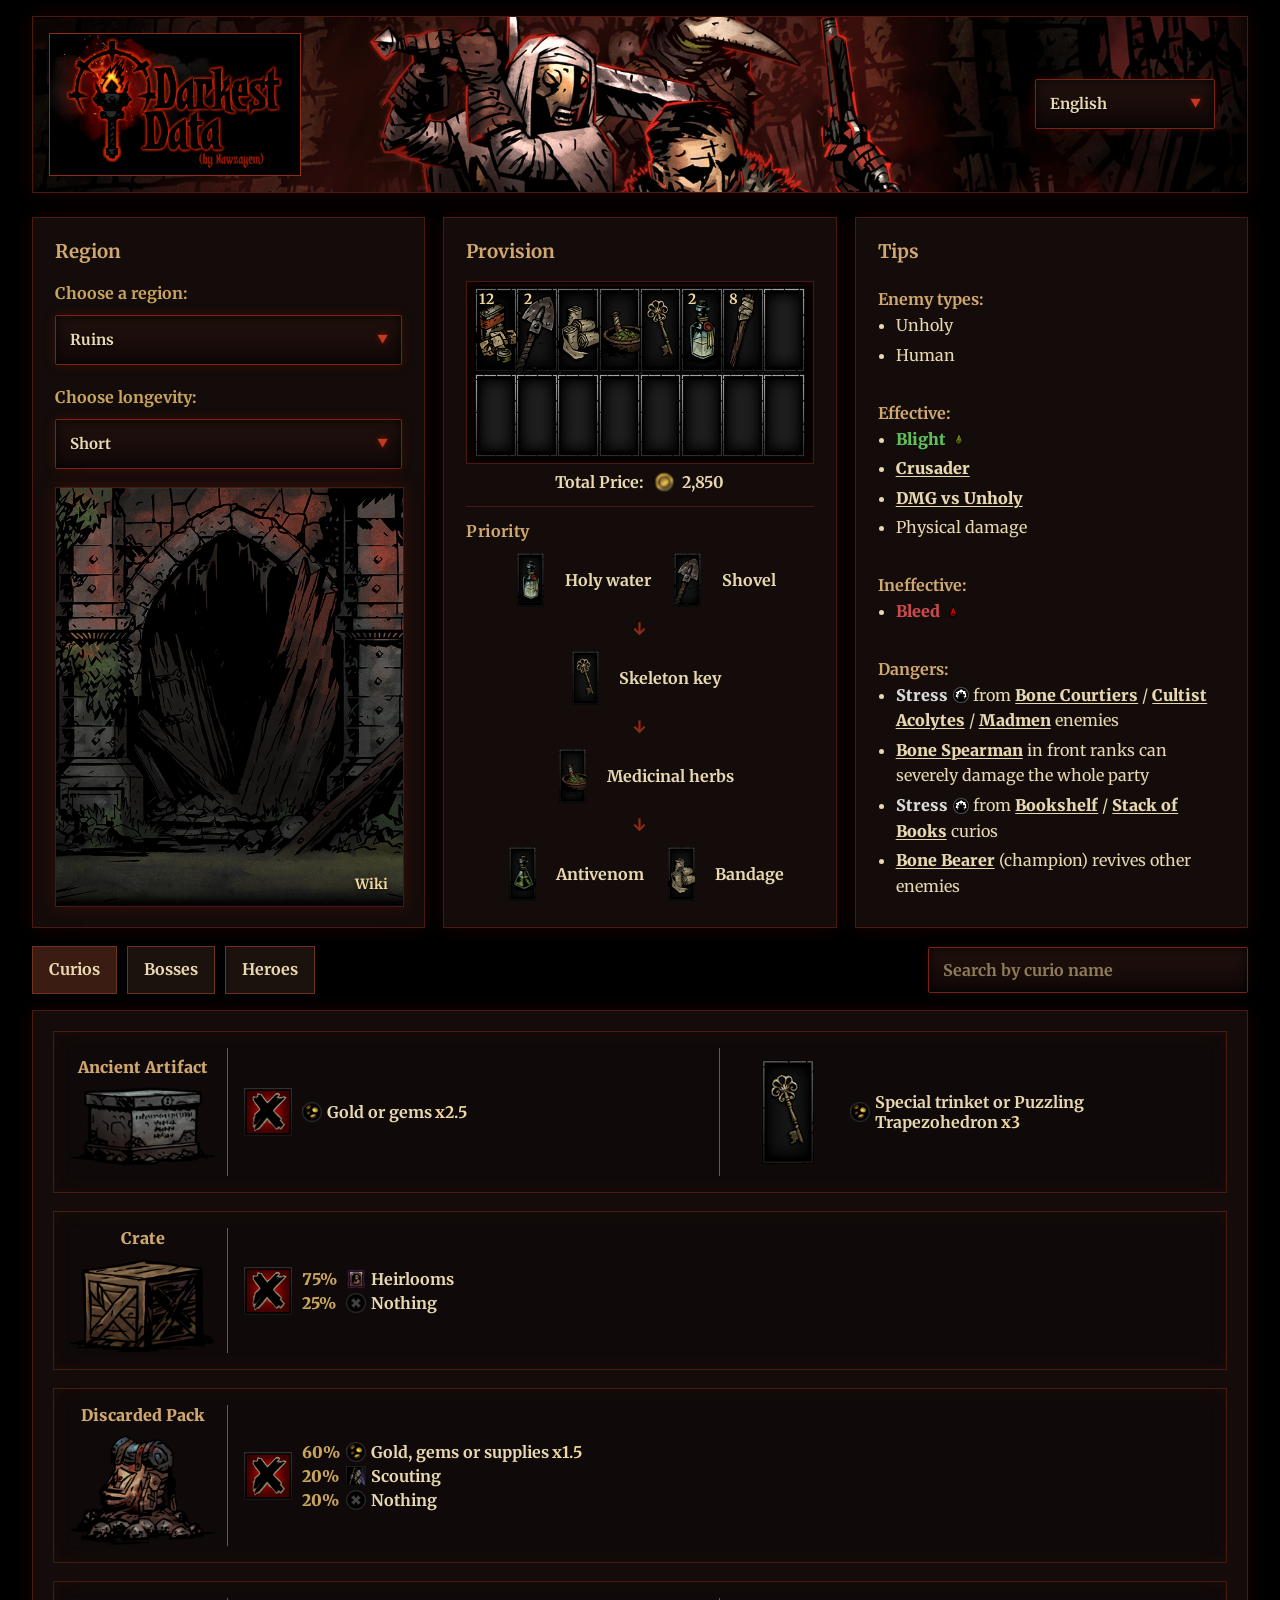
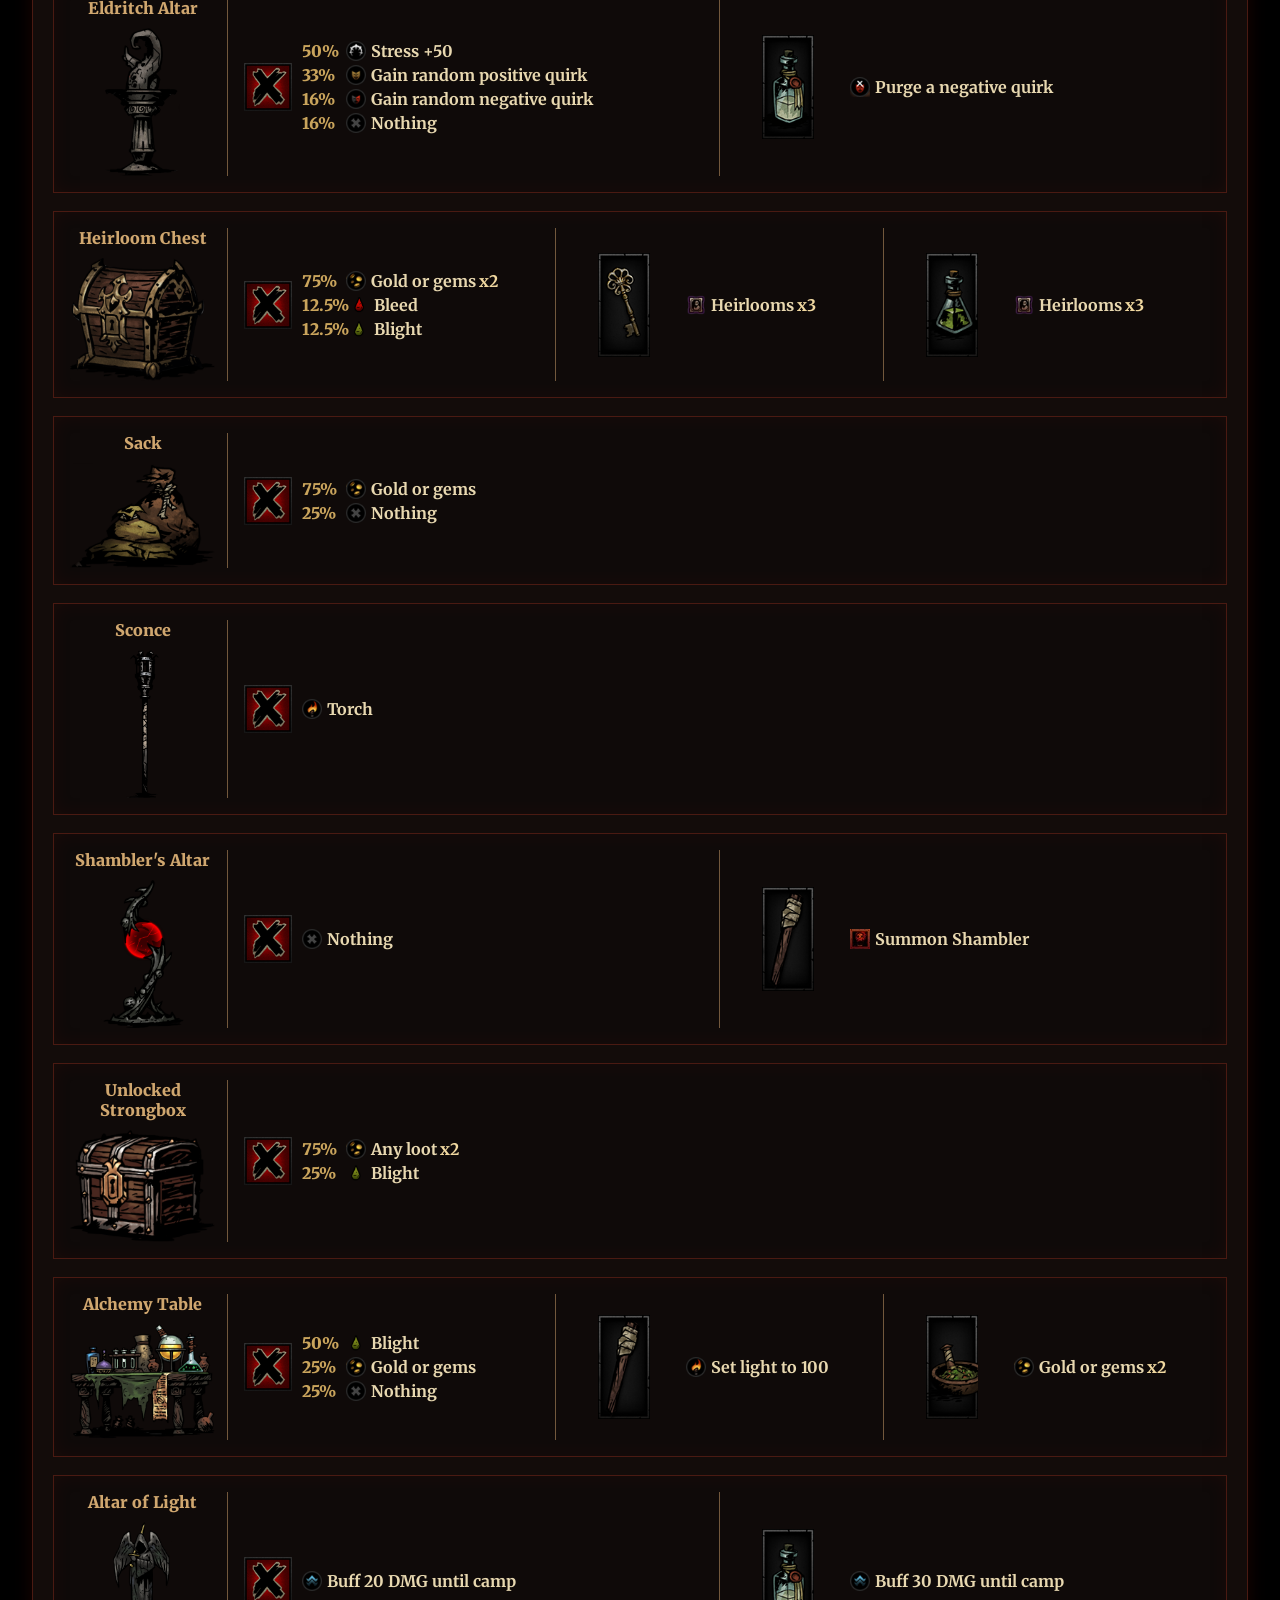
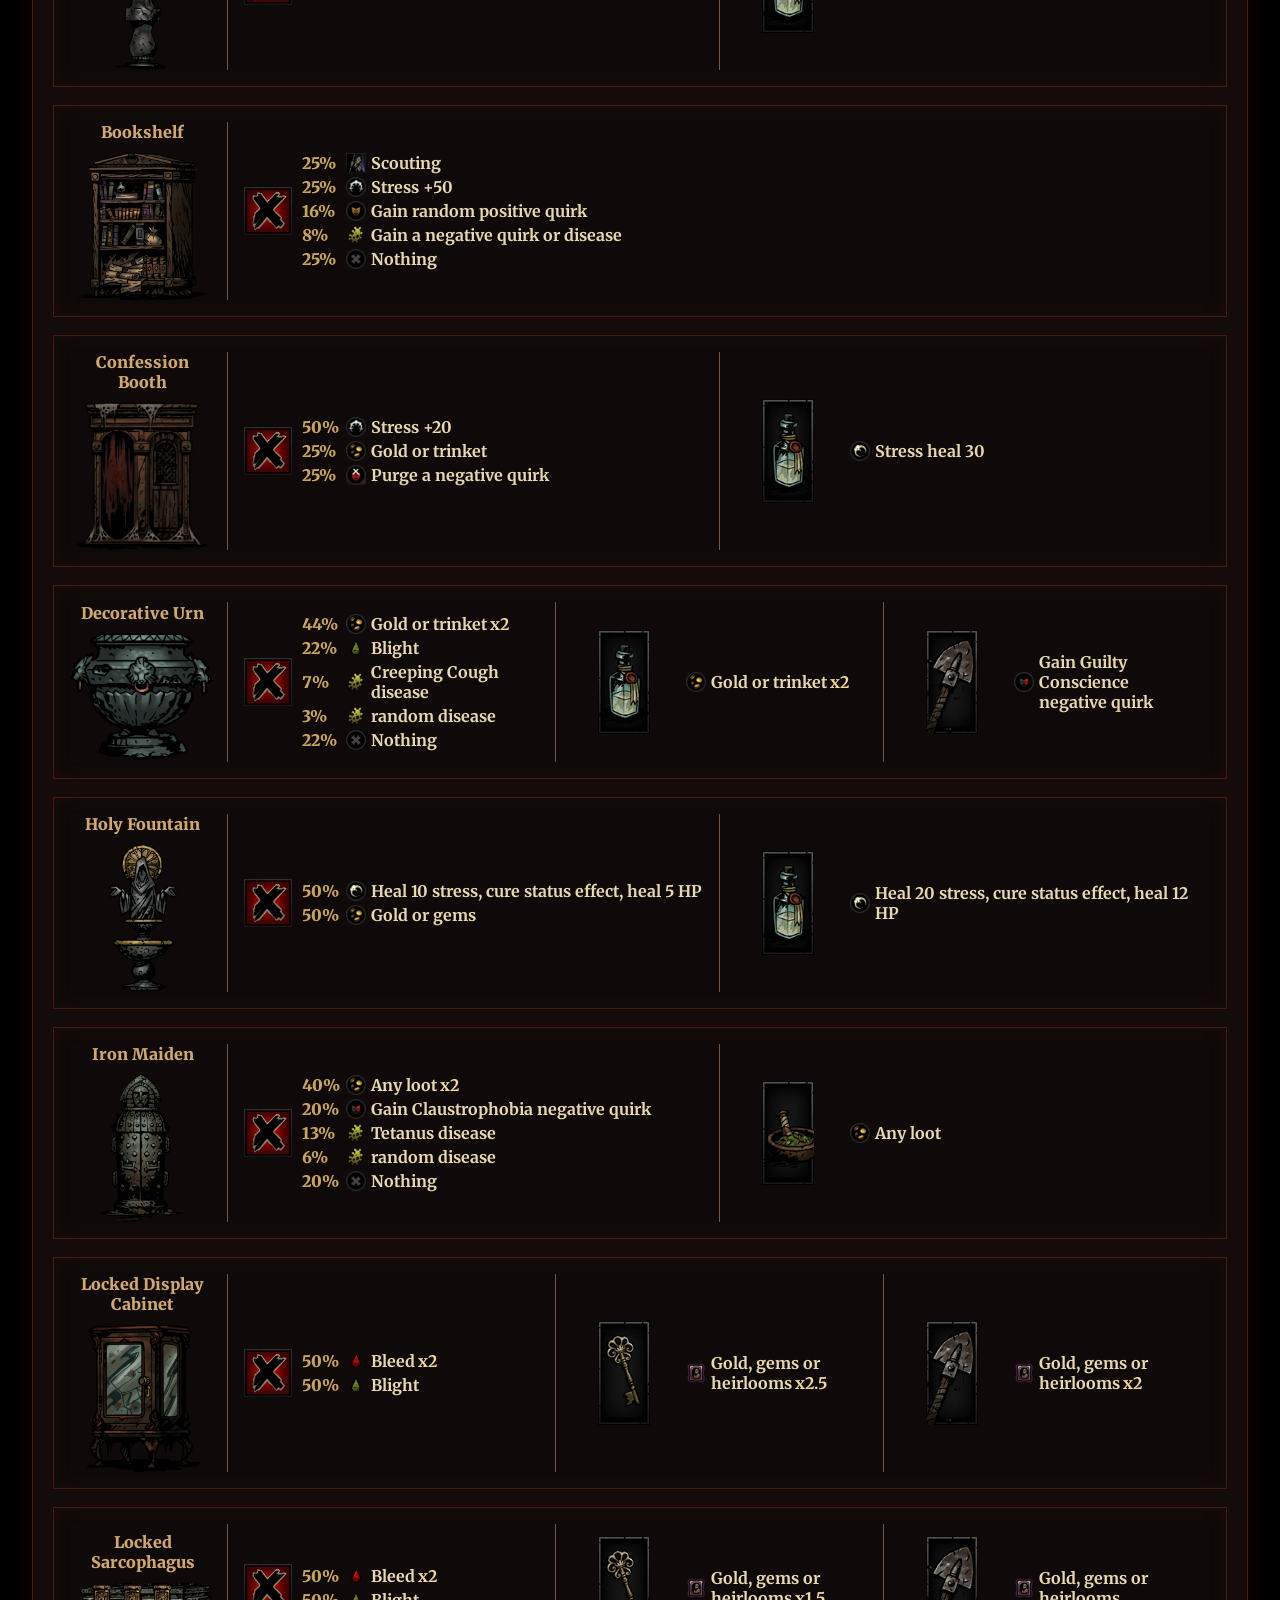
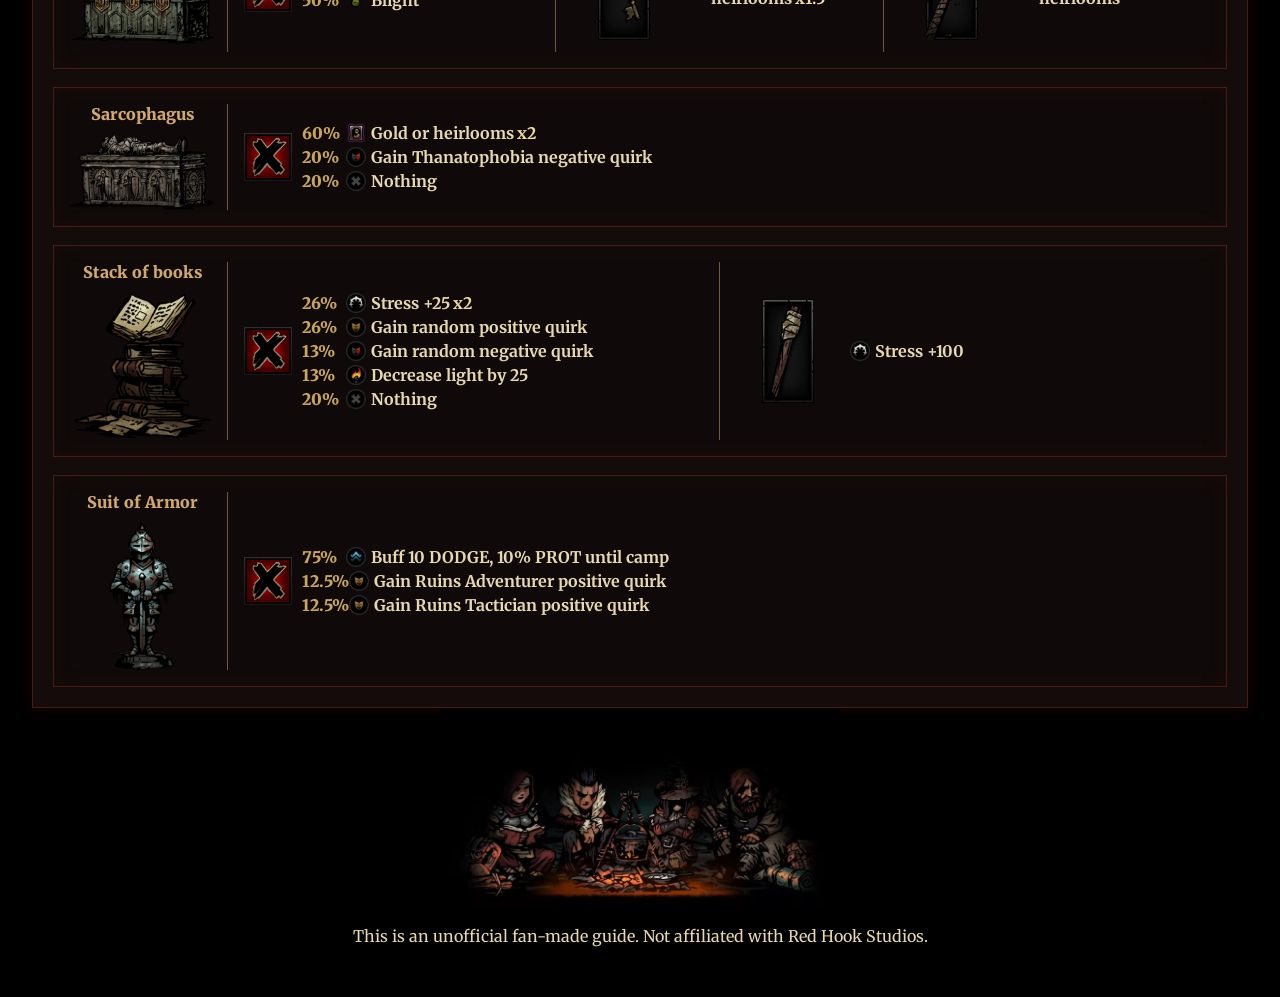
==== commit ae35c3ca: "searchbar for curios tab" ====
--- a/src/index.html
+++ b/src/index.html
@@ -87,13 +87,21 @@
     <section>
       <!-- <h2>Boss Comps for the region</h2> -->
       <div class="boss-tabs">
-        <div class="boss-tab-buttons" role="tablist" aria-label="Boss comps tabs">
-          <button id="curios-tab" type="button" class="boss-tab-button active" data-boss-tab="curios" role="tab" aria-selected="true">Curios</button>
-          <button id="bosses-tab" type="button" class="boss-tab-button" data-boss-tab="bosses" role="tab" aria-selected="false">Bosses</button>
-          <button id="heroes-tab" type="button" class="boss-tab-button" data-boss-tab="heroes" role="tab" aria-selected="false">Heroes</button>
+        <div class="boss-tab-header">
+          <div class="boss-tab-buttons" role="tablist" aria-label="Boss comps tabs">
+            <button id="curios-tab" type="button" class="boss-tab-button active" data-boss-tab="curios" role="tab" aria-selected="true">Curios</button>
+            <button id="bosses-tab" type="button" class="boss-tab-button" data-boss-tab="bosses" role="tab" aria-selected="false">Bosses</button>
+            <button id="heroes-tab" type="button" class="boss-tab-button" data-boss-tab="heroes" role="tab" aria-selected="false">Heroes</button>
+          </div>
+          <label class="curios-search" for="curio-search">
+            <!-- <span class="curios-search-label">Search curios</span> -->
+            <input id="curio-search" class="curios-search-input" type="search" placeholder="Search by curio name" autocomplete="off" />
+          </label>
         </div>
         <div class="boss-tab-panel active" data-boss-panel="curios" role="tabpanel">
-          <div id="curios-panel-text" class="curios-panel" aria-live="polite"></div>
+          <div class="curios-panel">
+            <div id="curios-panel-text" class="curios-panel-results" aria-live="polite"></div>
+          </div>
         </div>
         <div class="boss-tab-panel" data-boss-panel="bosses" role="tabpanel" hidden>
           <p id="bosses-panel-text">Bosses content goes here. Add boss fight information, resistances, and notes.</p>
--- a/src/styles.css
+++ b/src/styles.css
@@ -75,6 +75,7 @@
   box-shadow: 0 0 18px rgba(120, 20, 10, 0.22);
   background-image: url('img/header.png');
   background-size: cover;
+  background-position: center center;
   width: auto;
   min-height: 100%;
   padding-right: 16px;
@@ -117,6 +118,7 @@
   --logo-scale: 1.1;
   --logo-x: 0px;
   --logo-y: -7px;
+  background-position: center center;
 }
 
 .logo-wrapper img {
@@ -310,6 +312,7 @@
 .provision-priority {
   flex: 1;
   min-height: 0;
+  height: 100%;
   margin-top: 14px;
   padding-top: 14px;
   border-top: 1px solid #4a1a12;
@@ -331,17 +334,20 @@
   flex-direction: column;
   align-items: center;
   justify-content: flex-start;
-  gap: 6px;
+  gap: 8px;
+  width: 100%;
 }
 
 .provision-priority-row {
   display: flex;
   align-items: center;
   justify-content: center;
-  flex-wrap: wrap;
-  gap: 9px;
+  flex: 1 1 0;
+  flex-wrap: nowrap;
+  gap: clamp(6px, 0.8vw, 10px);
   width: fit-content;
   max-width: 100%;
+  min-width: 0;
 }
 
 .provision-priority-arrow {
@@ -355,11 +361,14 @@
 .provision-priority-item {
   display: inline-flex;
   align-items: center;
+  gap: 0.45em;
+  flex: 0 1 auto;
+  min-width: 0;
   color: #e8d8b0;
   text-decoration: none;
   font-size: 16px;
   font-weight: 700;
-  min-width: 0;
+  white-space: nowrap;
 }
 
 .provision-priority-item:hover {
@@ -374,10 +383,11 @@
 
 .provision-priority-item img {
   display: block;
-  width: 36px;
-  height: 36px;
+  width: clamp(48px, 4.2vw, 64px);
+  height: clamp(48px, 4.2vw, 64px);
   object-fit: contain;
   transition: transform 140ms ease;
+  flex: 0 0 auto;
 }
 
 .provision-priority-separator {
@@ -803,8 +813,8 @@
 
 .provision-count {
   position: absolute;
-  left: 0px;
-  top: 5px;
+  left: 5%;
+  top: 5%;
   transform: none;
   min-width: 14px;
   height: 12px;
@@ -826,11 +836,25 @@
   margin-top: 18px;
 }
 
+.boss-tabs:not(.boss-tabs--curios-active) .curios-search {
+  display: none;
+}
+
+.boss-tab-header {
+  display: flex;
+  align-items: center;
+  justify-content: space-between;
+  gap: 16px;
+  flex-wrap: wrap;
+  margin-bottom: 16px;
+}
+
 .boss-tab-buttons {
   display: flex;
   gap: 10px;
   flex-wrap: wrap;
-  margin-bottom: 16px;
+  margin-bottom: 0;
+  flex: 1 1 auto;
 }
 
 .boss-tab-button {
@@ -860,6 +884,55 @@
 }
 
 .curios-panel {
+  display: flex;
+  flex-direction: column;
+  gap: 18px;
+}
+
+.curios-search {
+  display: flex;
+  flex-direction: column;
+  gap: 8px;
+  flex: 0 1 320px;
+  margin-left: auto;
+}
+
+.curios-search-label {
+  color: #d0a76f;
+  font-size: 16px;
+  font-weight: 700;
+  letter-spacing: 0.3px;
+}
+
+.curios-search-input {
+  width: 100%;
+  box-sizing: border-box;
+  background: linear-gradient(180deg, #21110d 0%, #100807 100%);
+  color: #e8d8b0;
+  border: 1px solid #7a2415;
+  border-radius: 2px;
+  padding: 12px 14px;
+  font-family: "Merriweather", Georgia, serif;
+  font-size: 16px;
+  font-weight: 700;
+  box-shadow:
+    inset 0 0 12px rgba(0, 0, 0, 0.8),
+    0 0 12px rgba(120, 20, 10, 0.2);
+}
+
+.curios-search-input::placeholder {
+  color: #8f7b58;
+}
+
+.curios-search-input:focus {
+  outline: none;
+  border-color: #d6401f;
+  box-shadow:
+    inset 0 0 12px rgba(0, 0, 0, 0.8),
+    0 0 14px rgba(214, 64, 31, 0.45);
+}
+
+.curios-panel-results {
   display: flex;
   flex-direction: column;
   gap: 18px;
@@ -907,8 +980,8 @@
   object-position: center;
   display: block;
   margin: 0 auto;
-  max-width: 136px;
-  max-height: 136px;
+  max-width: 148px;
+  max-height: 148px;
   flex: 0 0 auto;
 }
 
@@ -921,7 +994,7 @@
 
 .curio-options {
   display: grid;
-  grid-template-columns: repeat(3, minmax(0, 1fr));
+  grid-template-columns: repeat(var(--curio-option-columns, 1), minmax(0, 1fr));
   gap: 0;
   align-self: stretch;
   align-content: stretch;
@@ -958,13 +1031,13 @@
 }
 
 .curio-option-activator-icon--nothing {
-  width: 42px;
-  height: 42px;
+  width: 48px;
+  height: 48px;
 }
 
 .curio-option-activator-icon--curio {
-  width: 96px;
-  height: 96px;
+  width: 104px;
+  height: 104px;
   object-fit: contain;
   object-position: center;
 }
@@ -987,29 +1060,47 @@
   display: flex;
   align-items: center;
   gap: 0;
-  flex-wrap: wrap;
+  flex-wrap: nowrap;
   white-space: normal;
   max-width: 100%;
   color: #e8d8b0;
-  font-size: 13px;
+  font-size: 16px;
 }
 
 .curio-outcome-chances {
   color: #c9a45c;
   font-weight: 900;
-  min-width: 38px;
+  min-width: 44px;
 }
 
 .curio-outcome-label {
   font-weight: 700;
   min-width: 0;
   overflow-wrap: anywhere;
+  display: inline-flex;
+  align-items: center;
+  gap: 5px;
+  flex: 0 1 auto;
+}
+
+.curio-outcome-label-icon {
+  width: 20px;
+  height: 20px;
+  object-fit: contain;
+  flex: 0 0 auto;
+}
+
+.curio-outcome-label-text {
+  min-width: 0;
+  white-space: normal;
 }
 
 .curio-outcome-amount {
   color: #f0d8a0;
   font-weight: 700;
-  margin-left: 6px;
+  margin-left: 3px;
+  display: inline;
+  white-space: nowrap;
 }
 
 @media (max-width: 700px) {
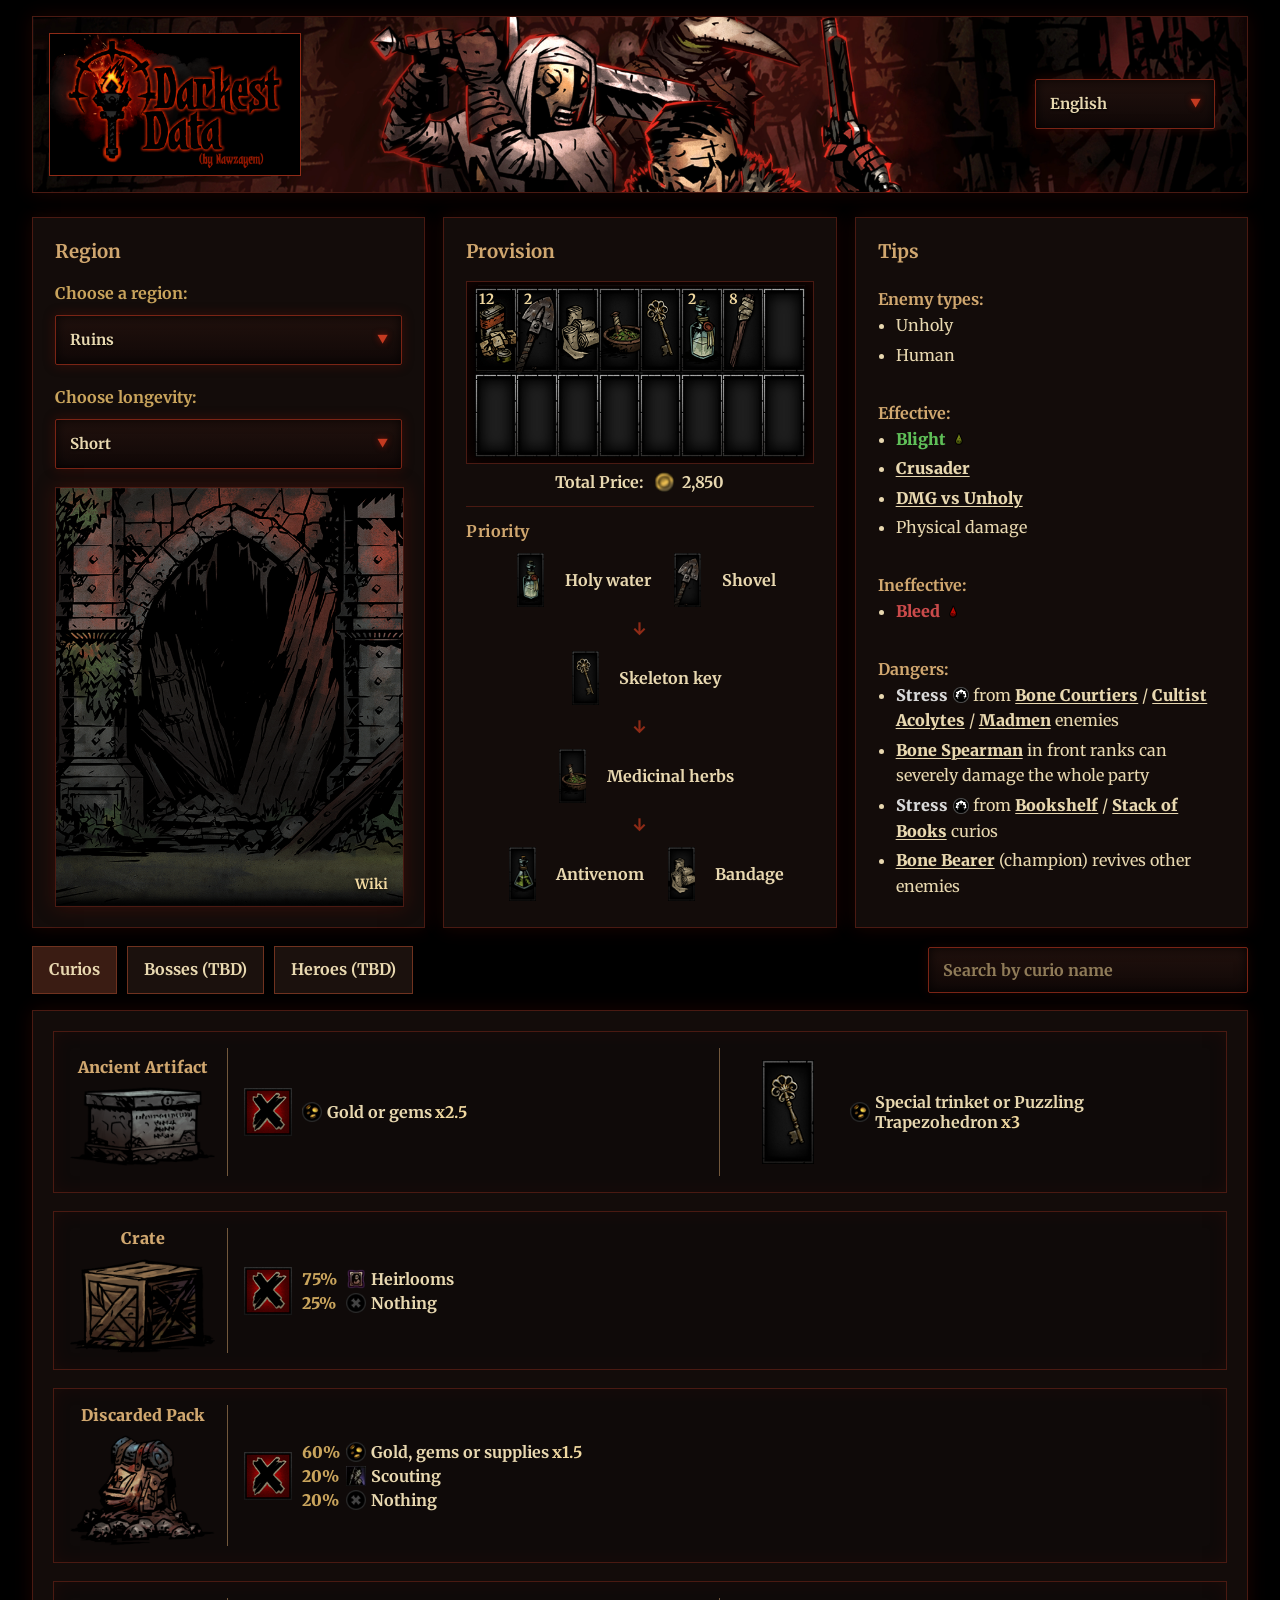
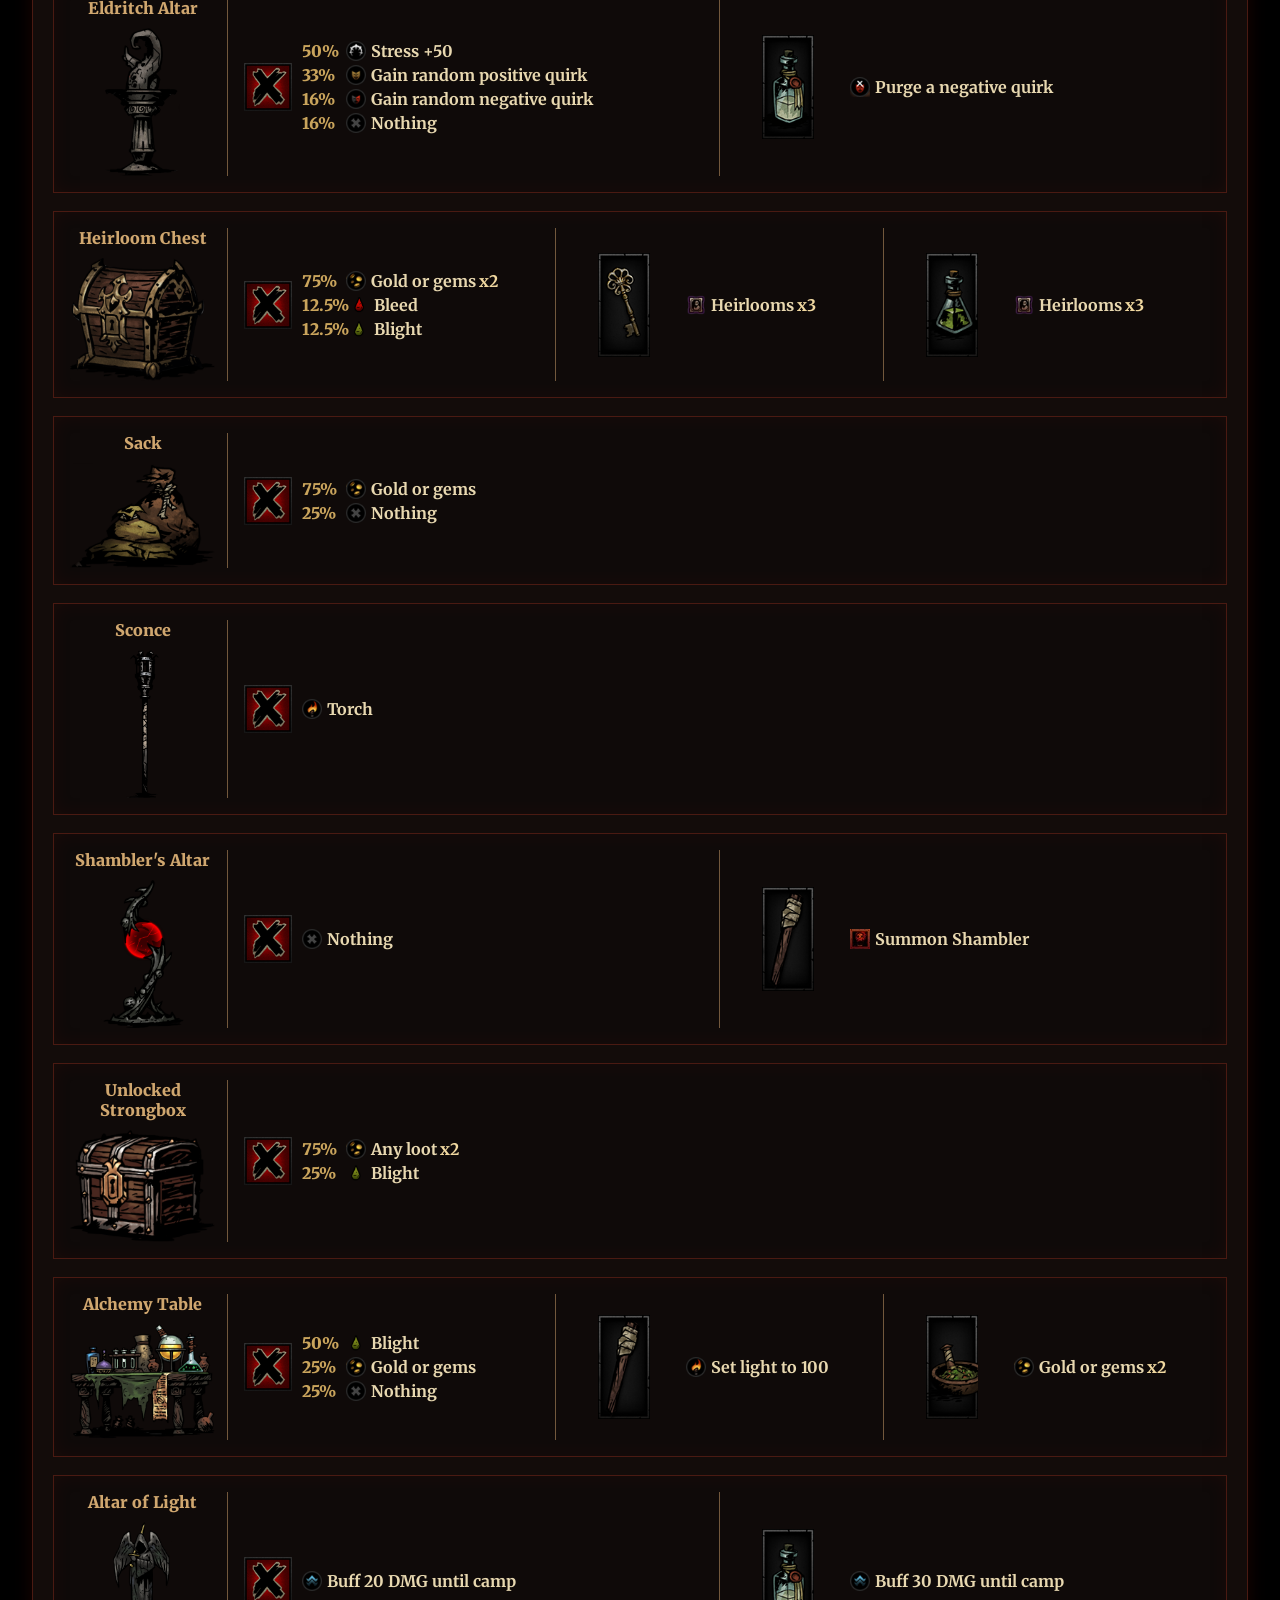
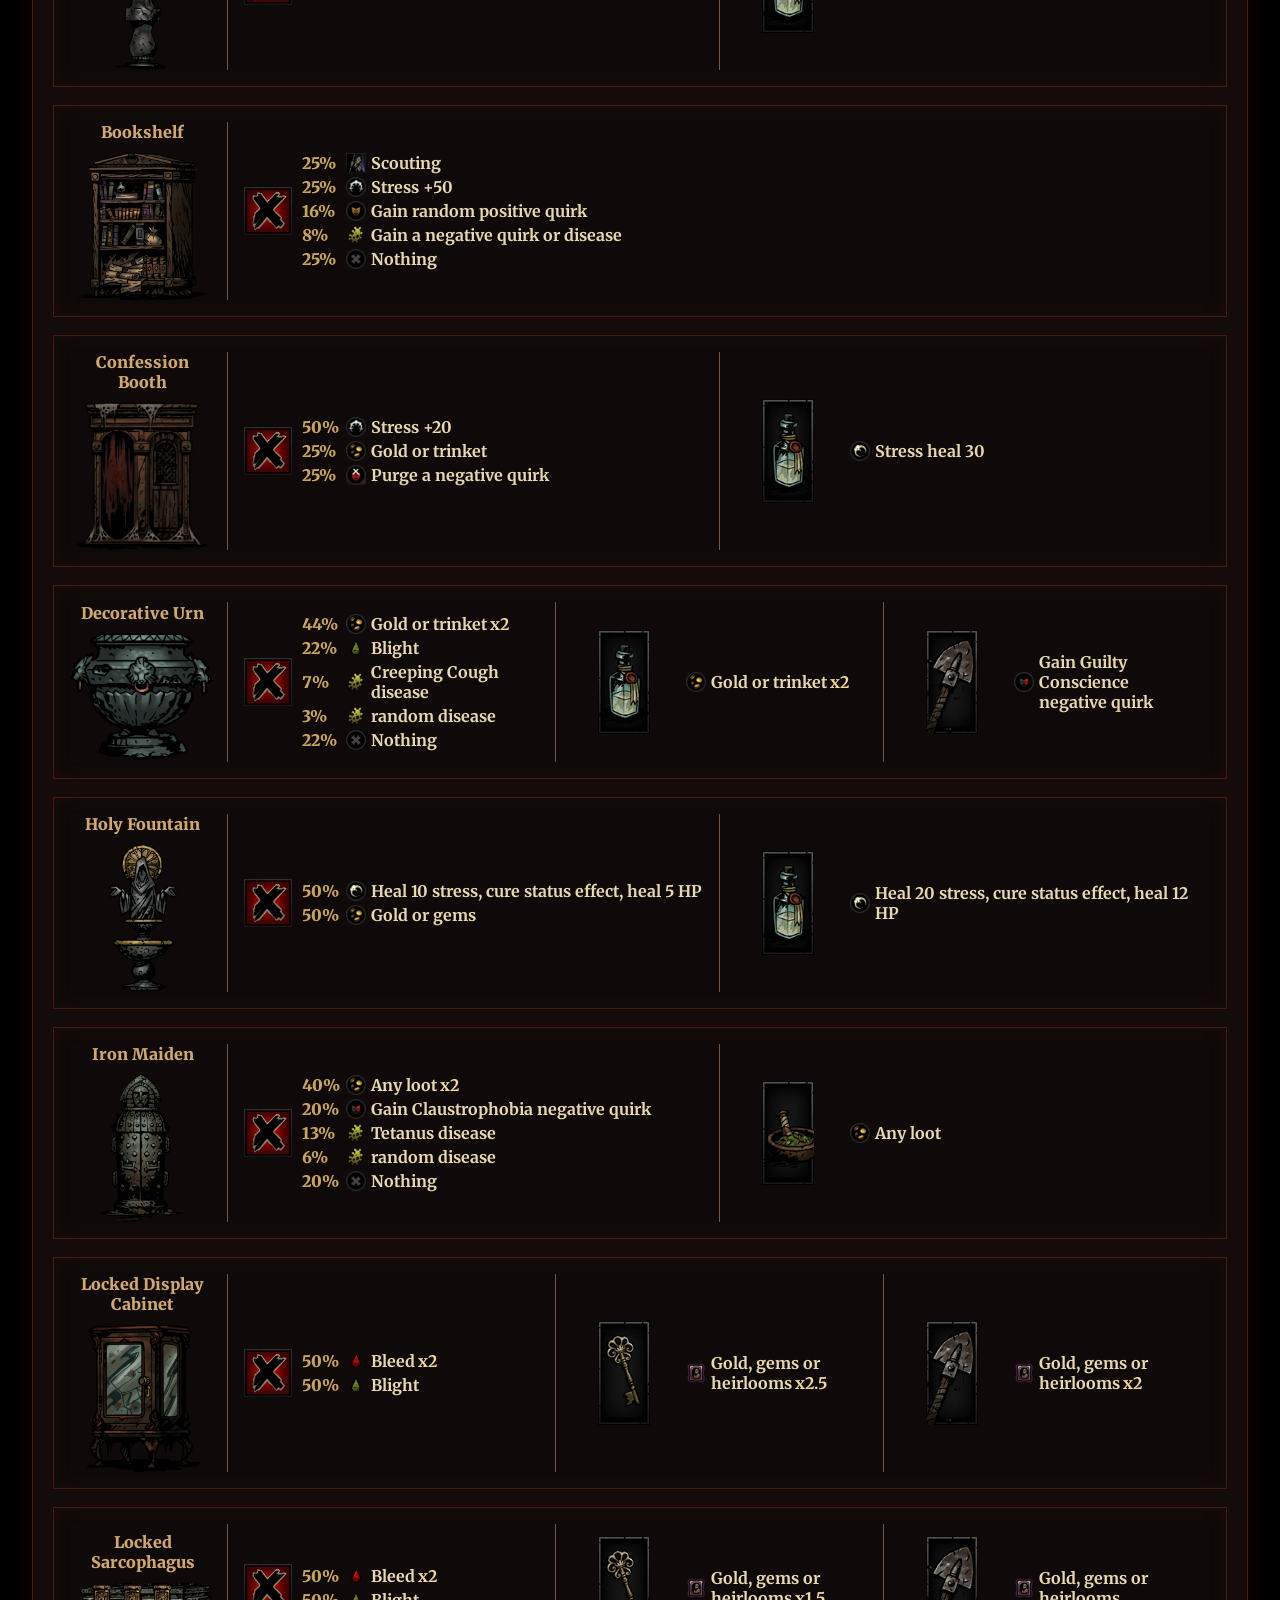
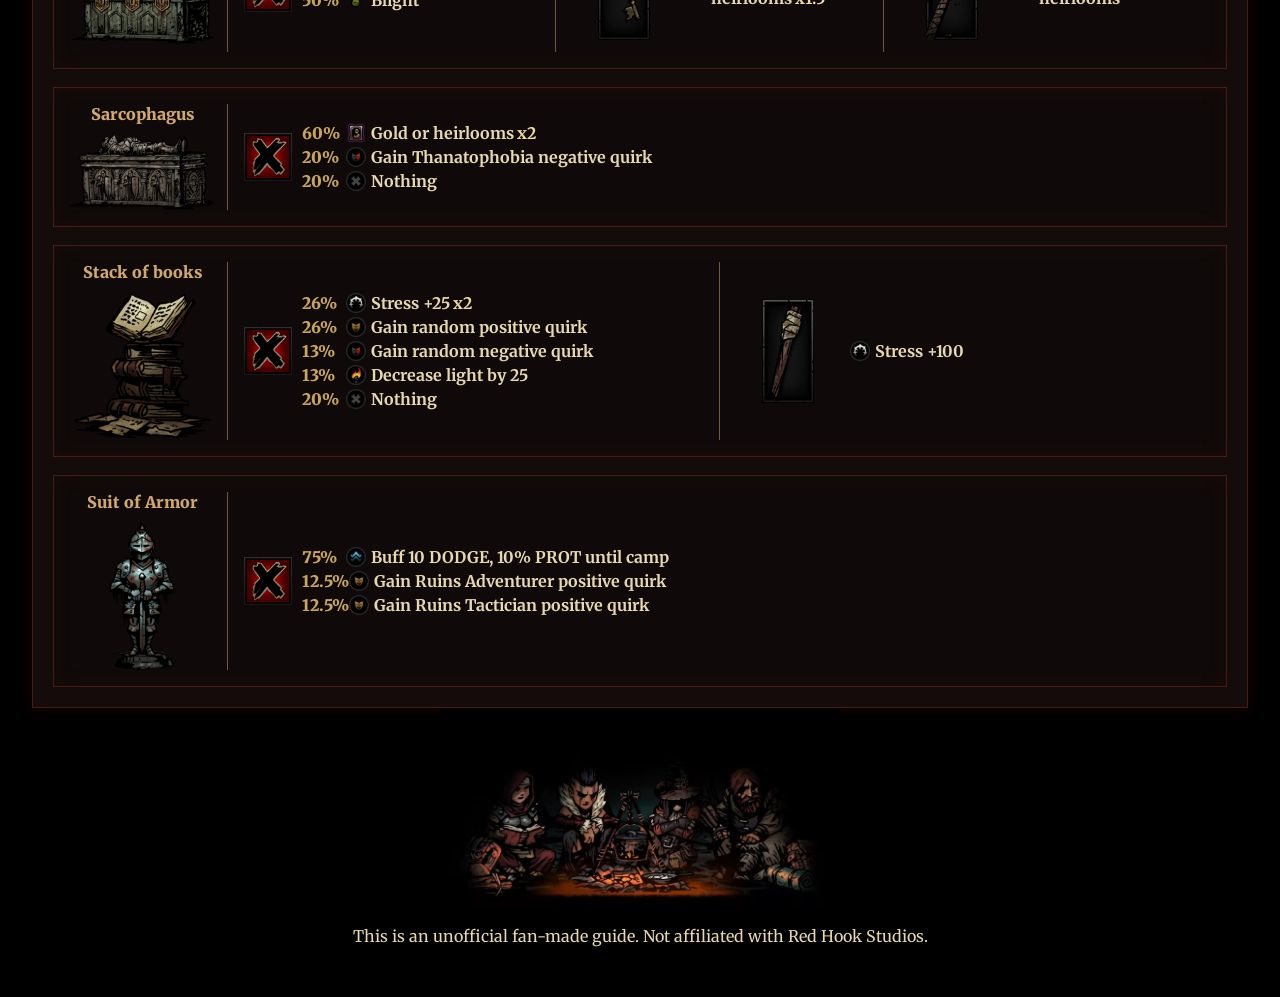
==== commit 986c672d: "tbd for bosses and hereos tabs" ====
--- a/src/index.html
+++ b/src/index.html
@@ -90,8 +90,8 @@
         <div class="boss-tab-header">
           <div class="boss-tab-buttons" role="tablist" aria-label="Boss comps tabs">
             <button id="curios-tab" type="button" class="boss-tab-button active" data-boss-tab="curios" role="tab" aria-selected="true">Curios</button>
-            <button id="bosses-tab" type="button" class="boss-tab-button" data-boss-tab="bosses" role="tab" aria-selected="false">Bosses</button>
-            <button id="heroes-tab" type="button" class="boss-tab-button" data-boss-tab="heroes" role="tab" aria-selected="false">Heroes</button>
+            <button id="bosses-tab" type="button" class="boss-tab-button" data-boss-tab="bosses" role="tab" aria-selected="false">Bosses (TBD)</button>
+            <button id="heroes-tab" type="button" class="boss-tab-button" data-boss-tab="heroes" role="tab" aria-selected="false">Heroes (TBD)</button>
           </div>
           <label class="curios-search" for="curio-search">
             <!-- <span class="curios-search-label">Search curios</span> -->
@@ -104,10 +104,10 @@
           </div>
         </div>
         <div class="boss-tab-panel" data-boss-panel="bosses" role="tabpanel" hidden>
-          <p id="bosses-panel-text">Bosses content goes here. Add boss fight information, resistances, and notes.</p>
+          <p id="bosses-panel-text">Bosses content goes here</p>
         </div>
         <div class="boss-tab-panel" data-boss-panel="heroes" role="tabpanel" hidden>
-          <p id="heroes-panel-text">Heroes content goes here. Add recommended party compositions and hero tips.</p>
+          <p id="heroes-panel-text">Heroes content goes here</p>
         </div>
       </div>
     </section>
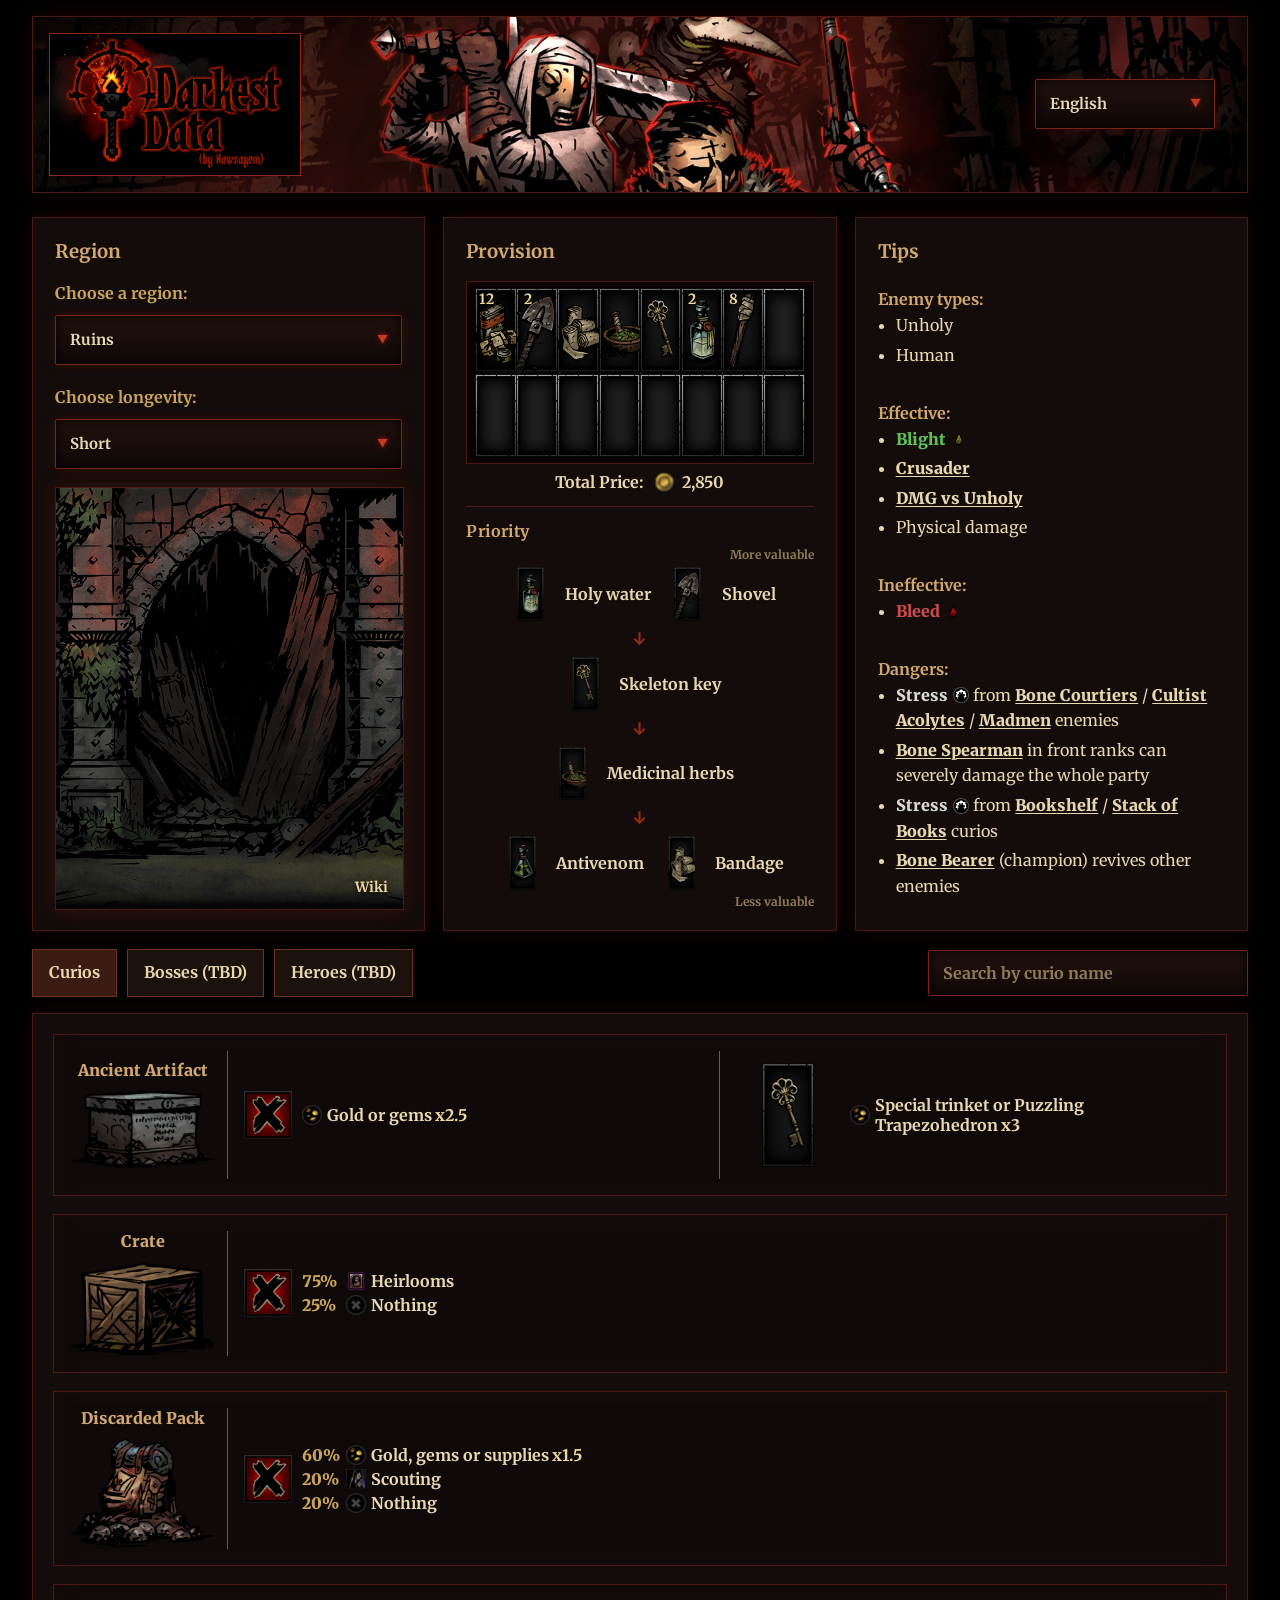
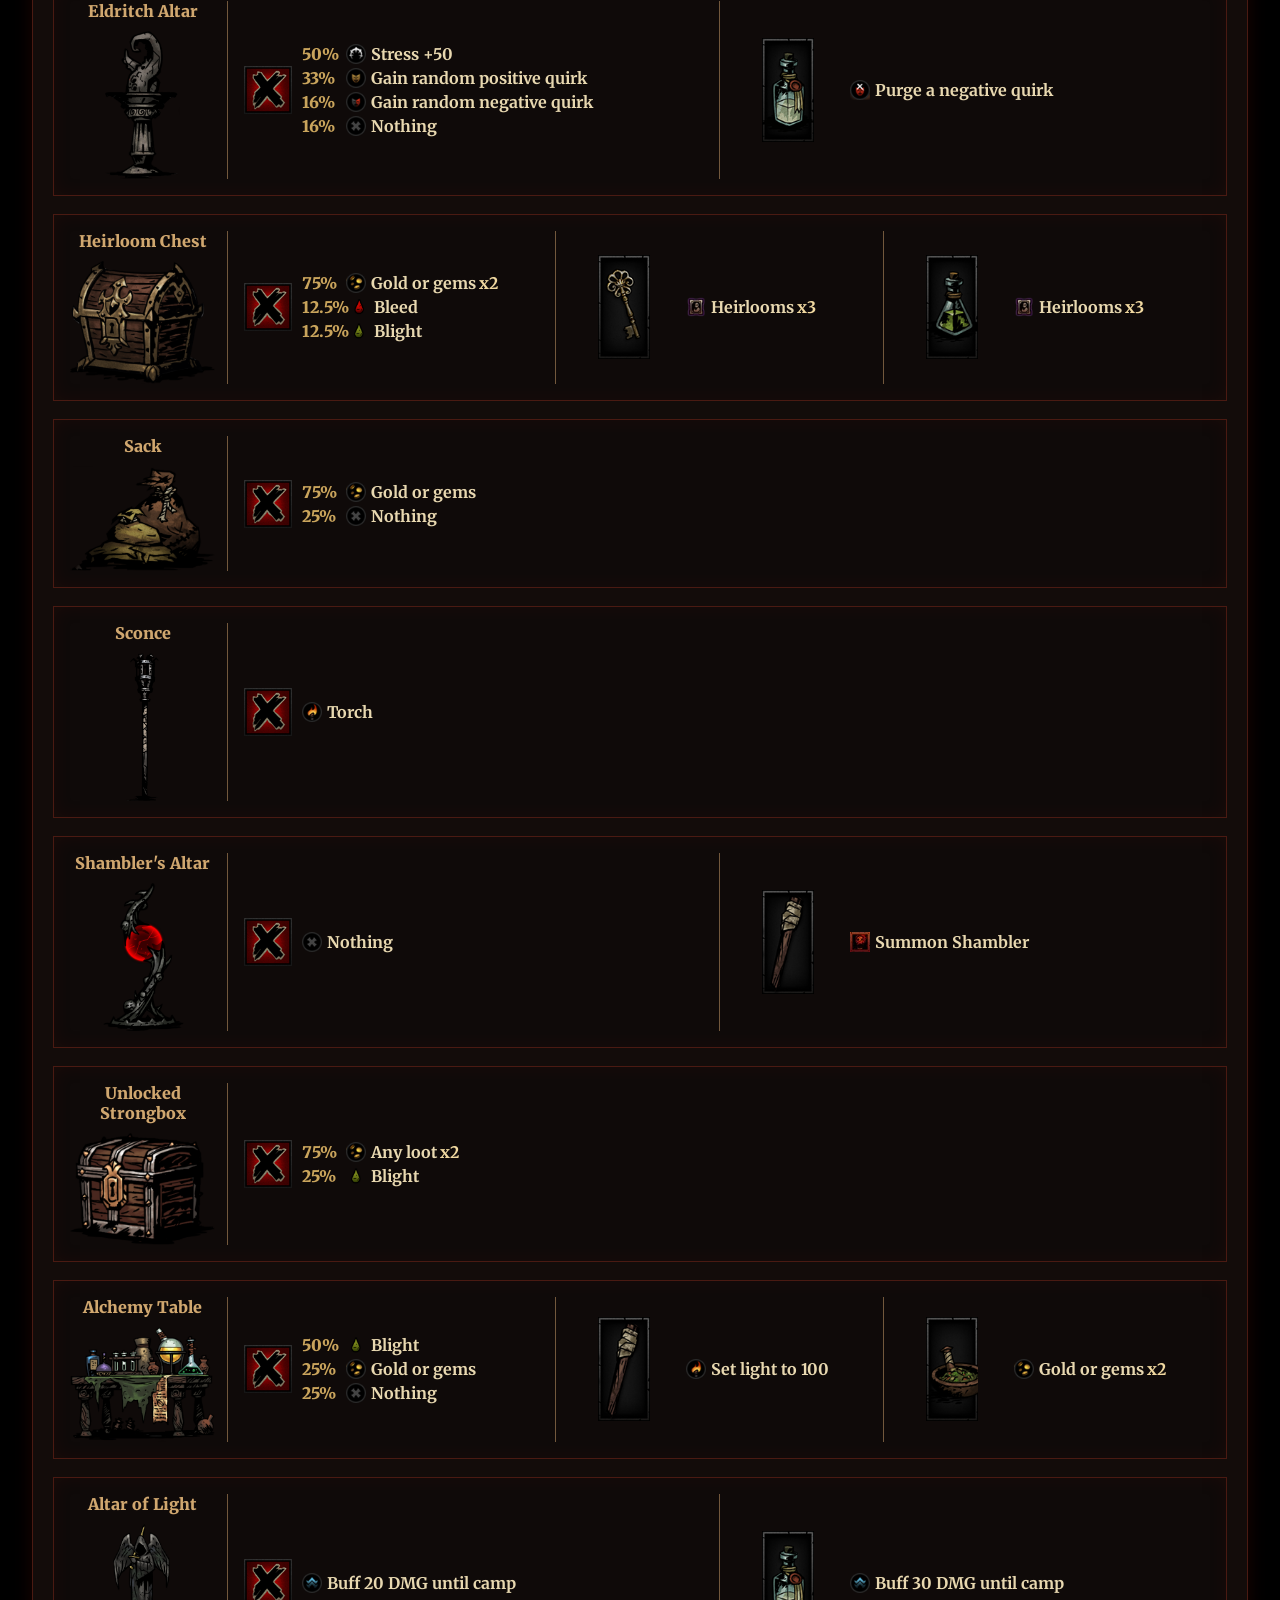
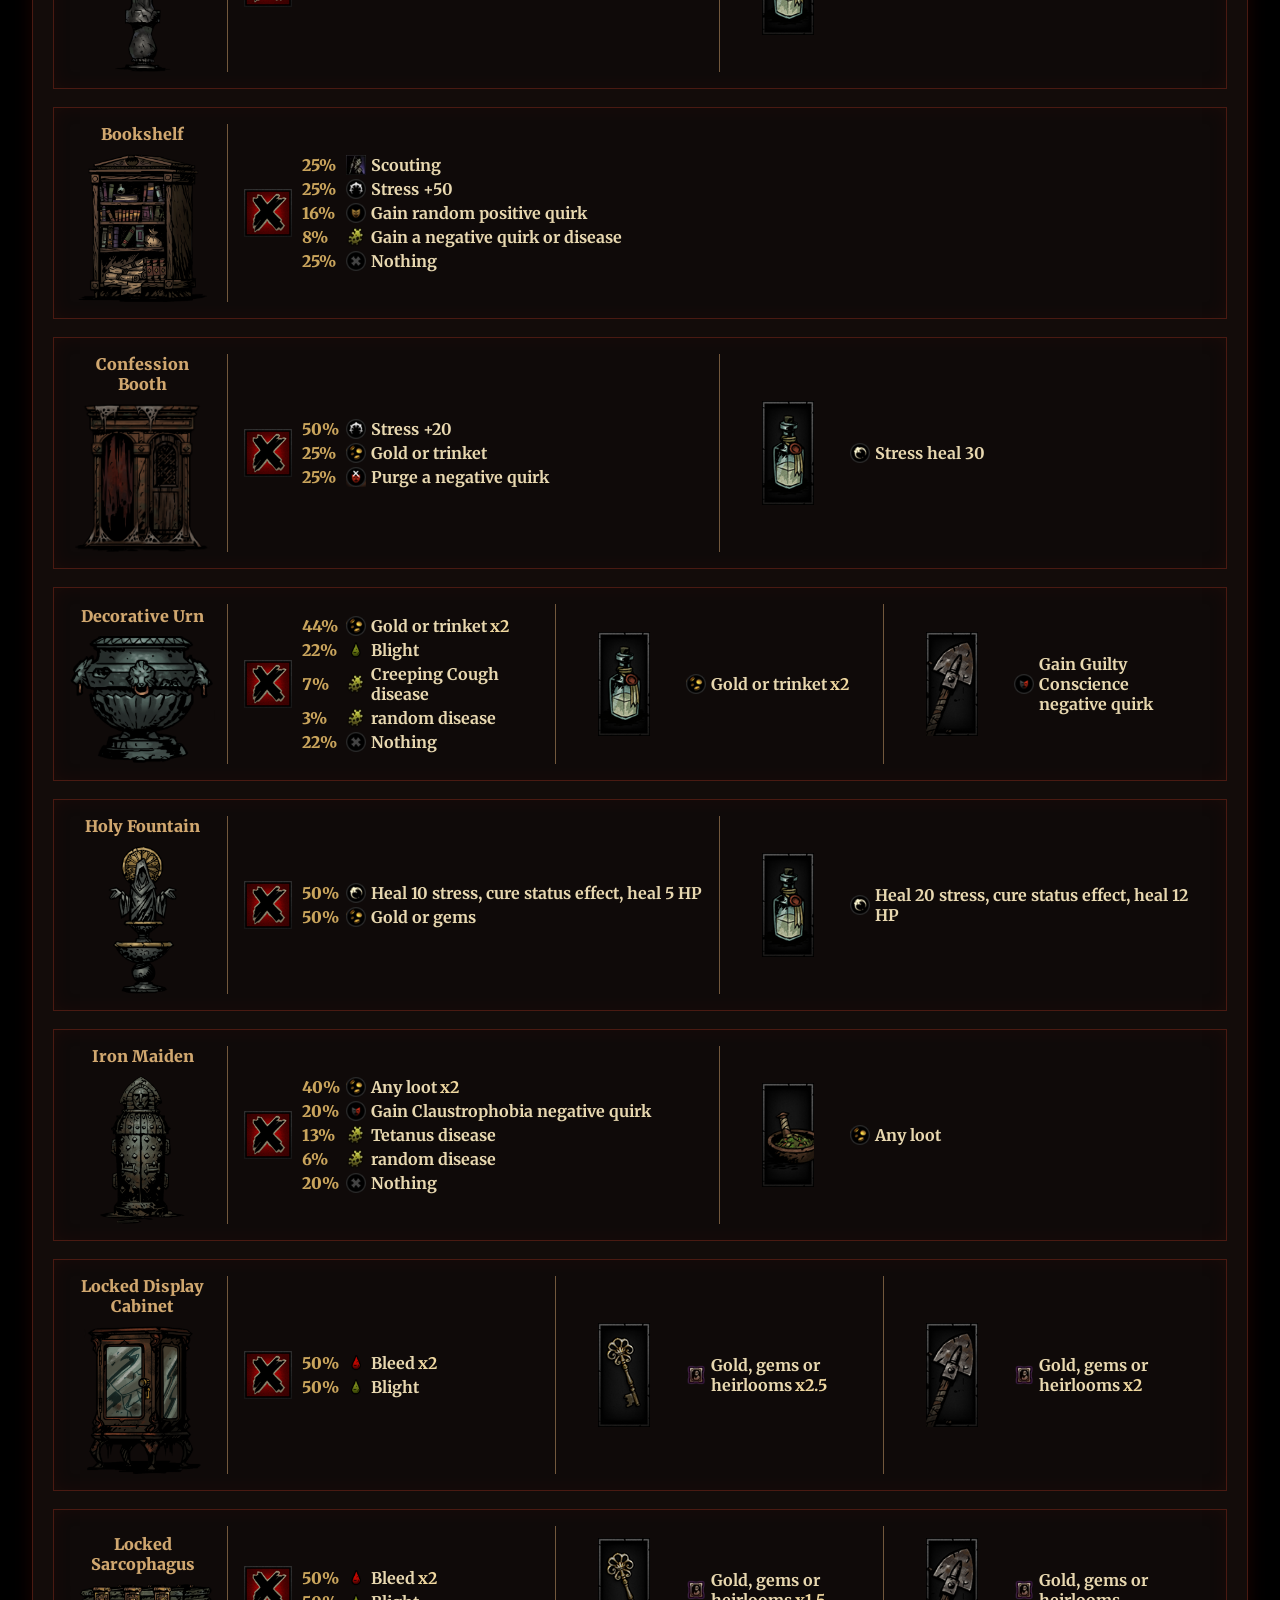
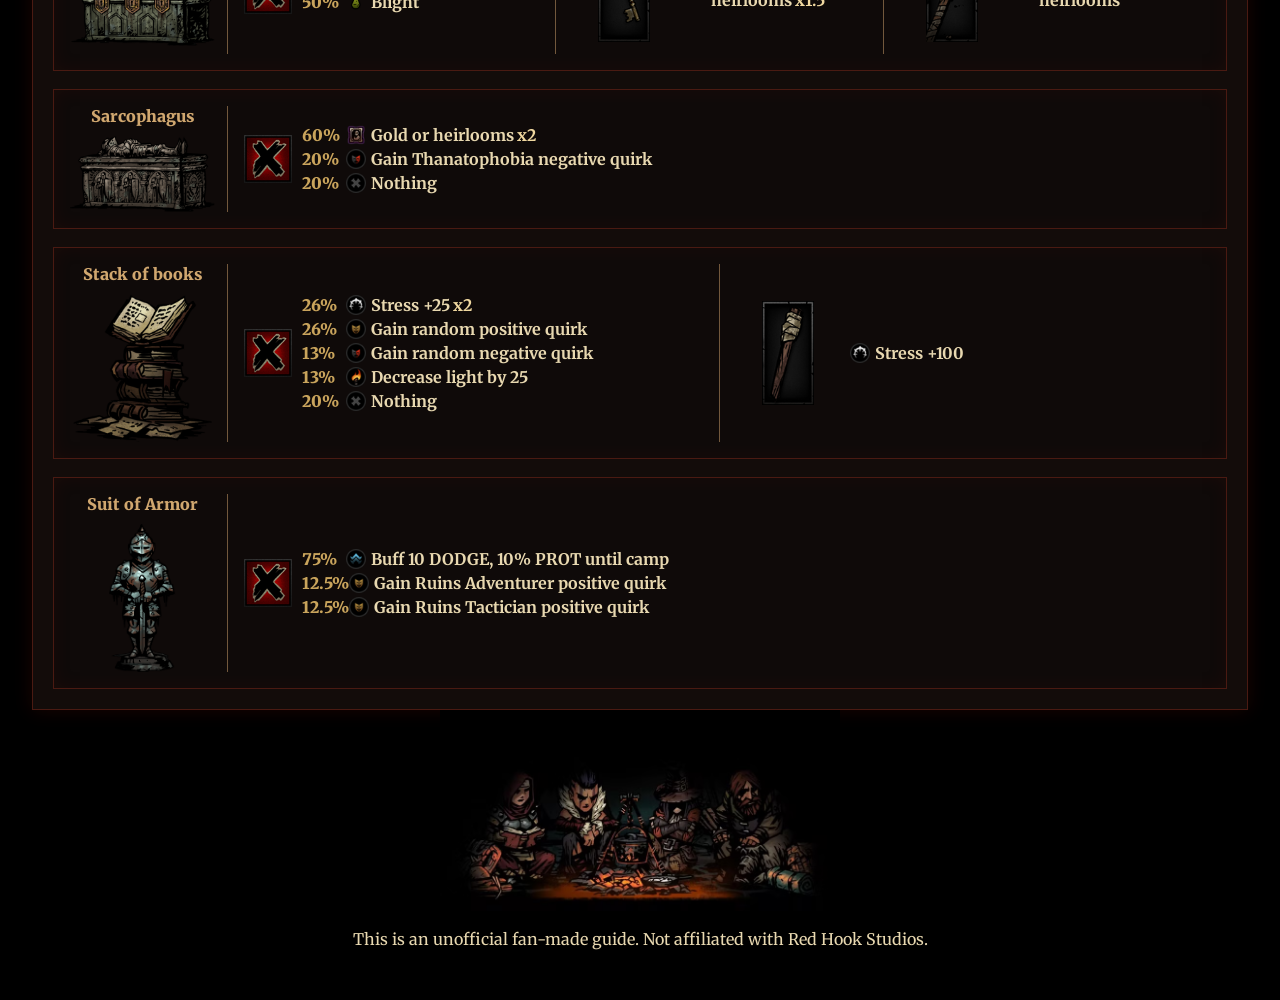
==== commit efa86384: "notes for priority block" ====
--- a/src/index.html
+++ b/src/index.html
@@ -74,7 +74,13 @@
           <p id="region-provision">Bring torches, food, and medicine to survive the darkness.</p>
           <div id="region-provision-priority" class="provision-priority" hidden>
             <div class="provision-priority-heading">Priority</div>
+            <div class="provision-priority-note provision-priority-note--top" aria-hidden="true">
+              <span>More valuable</span>
+            </div>
             <div id="region-provision-priority-list" class="provision-priority-list" aria-live="polite"></div>
+            <div class="provision-priority-note provision-priority-note--bottom" aria-hidden="true">
+              <span>Less valuable</span>
+            </div>
           </div>
         </div>
         <div class="region-panel">
--- a/src/styles.css
+++ b/src/styles.css
@@ -336,6 +336,28 @@
   justify-content: flex-start;
   gap: 8px;
   width: 100%;
+}
+
+.provision-priority-note {
+  display: flex;
+  align-items: center;
+  justify-content: flex-end;
+  gap: 6px;
+  align-self: flex-end;
+  width: fit-content;
+  color: #8f7b58;
+  font-size: 12px;
+  font-weight: 700;
+  line-height: 1;
+  text-align: right;
+}
+
+.provision-priority-note--top {
+  margin-bottom: 6px;
+}
+
+.provision-priority-note--bottom {
+  margin-top: 6px;
 }
 
 .provision-priority-row {
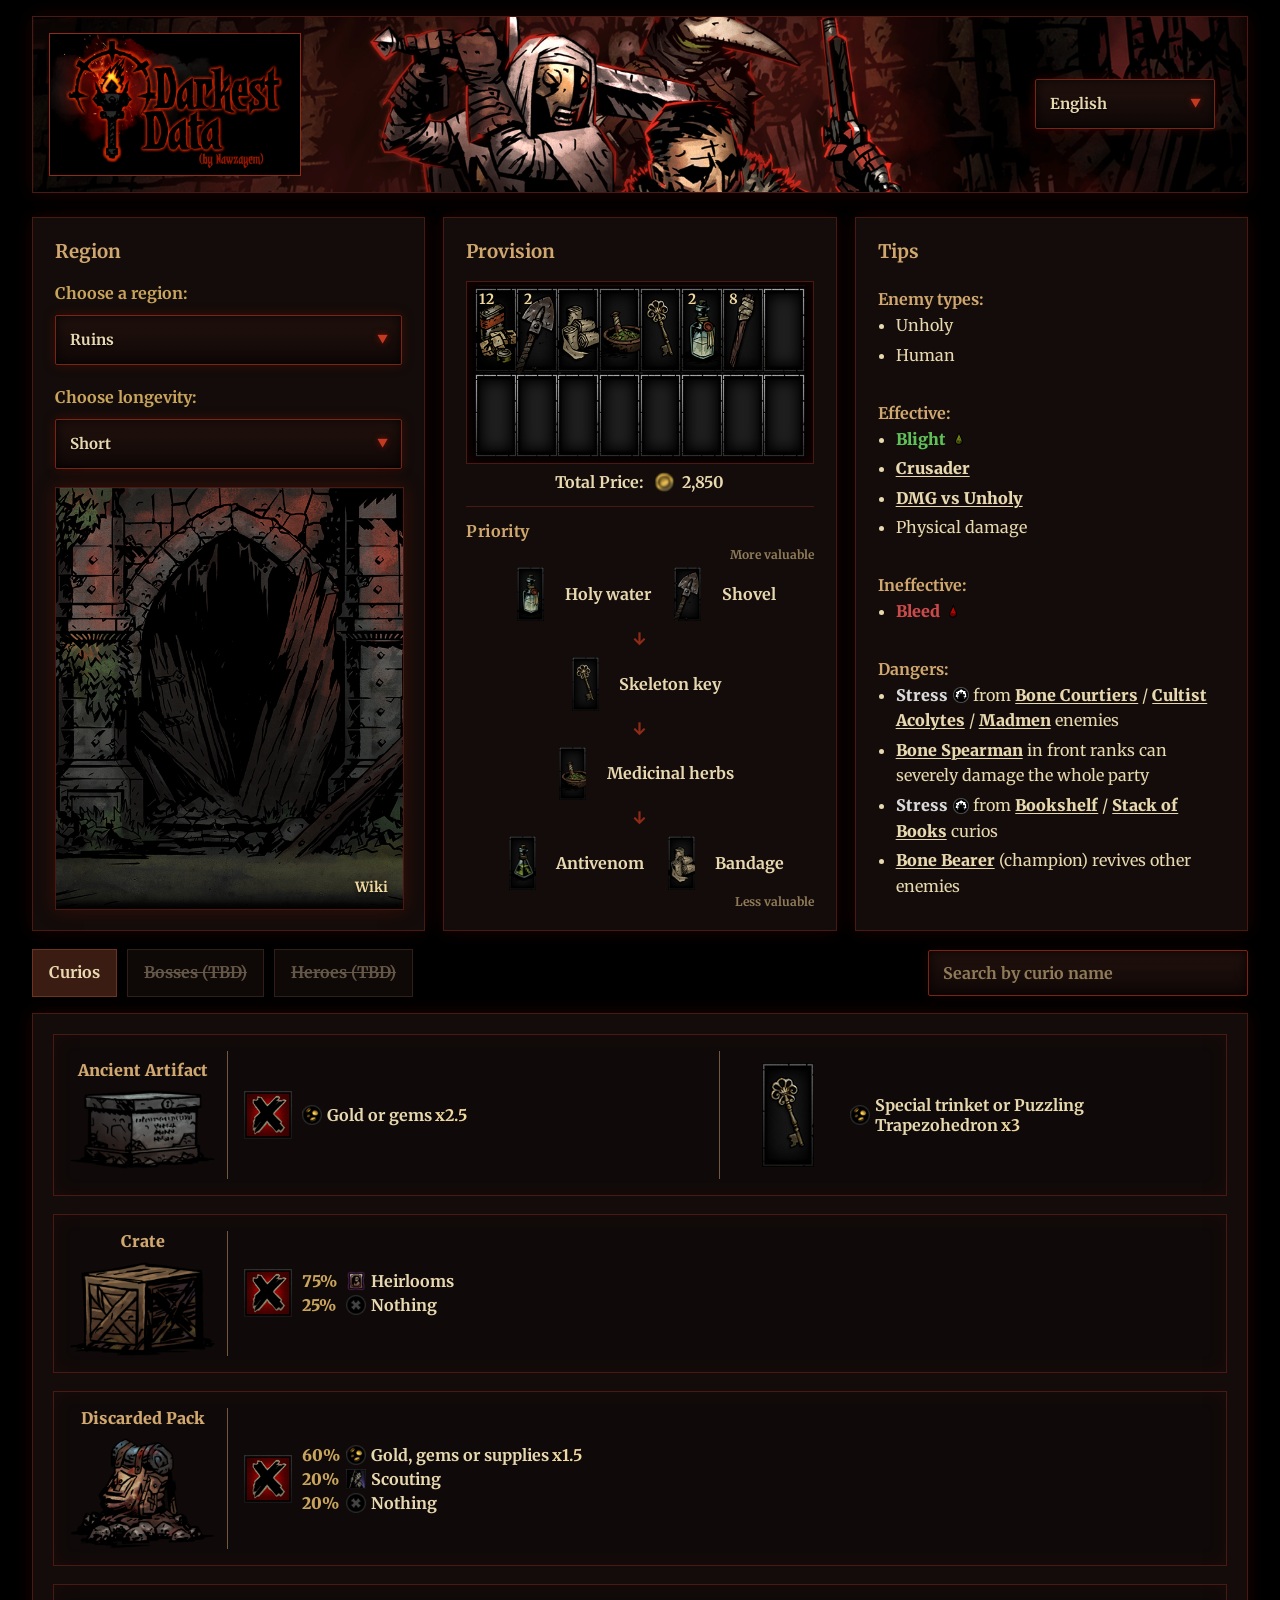
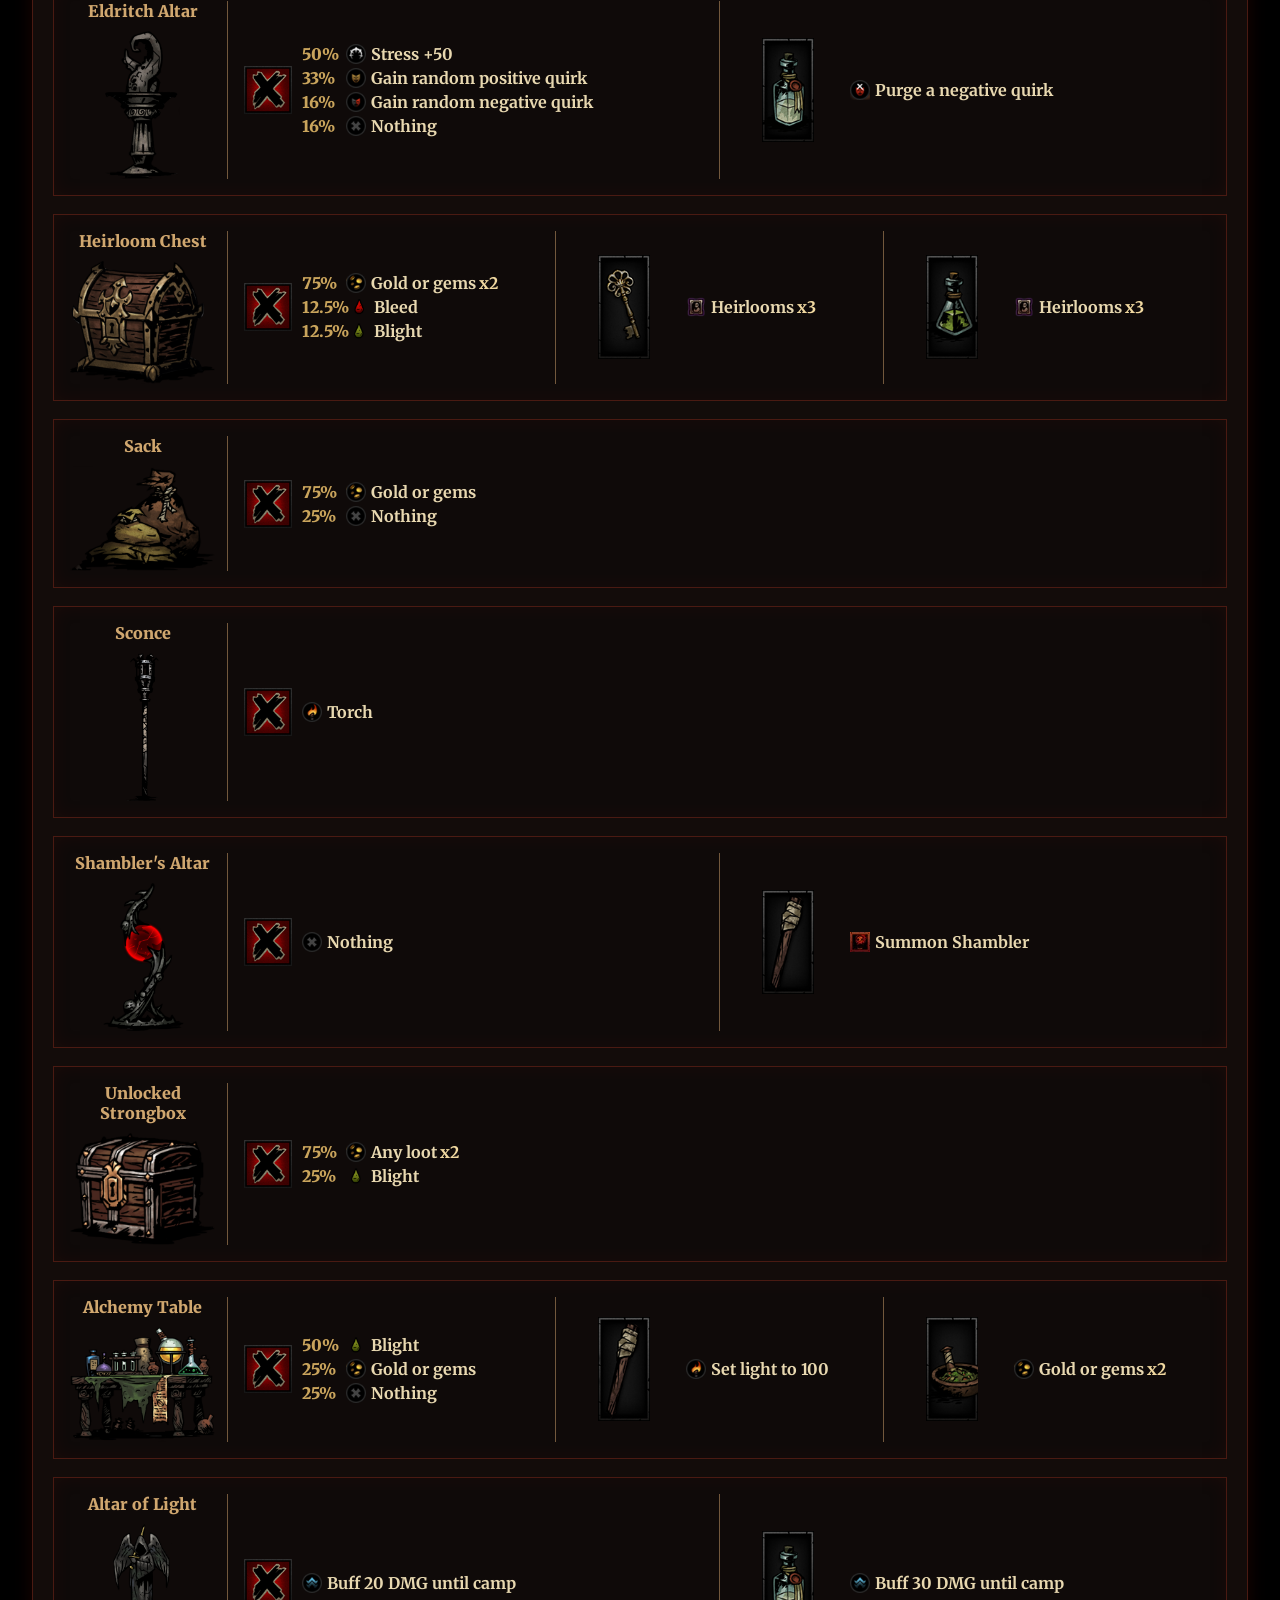
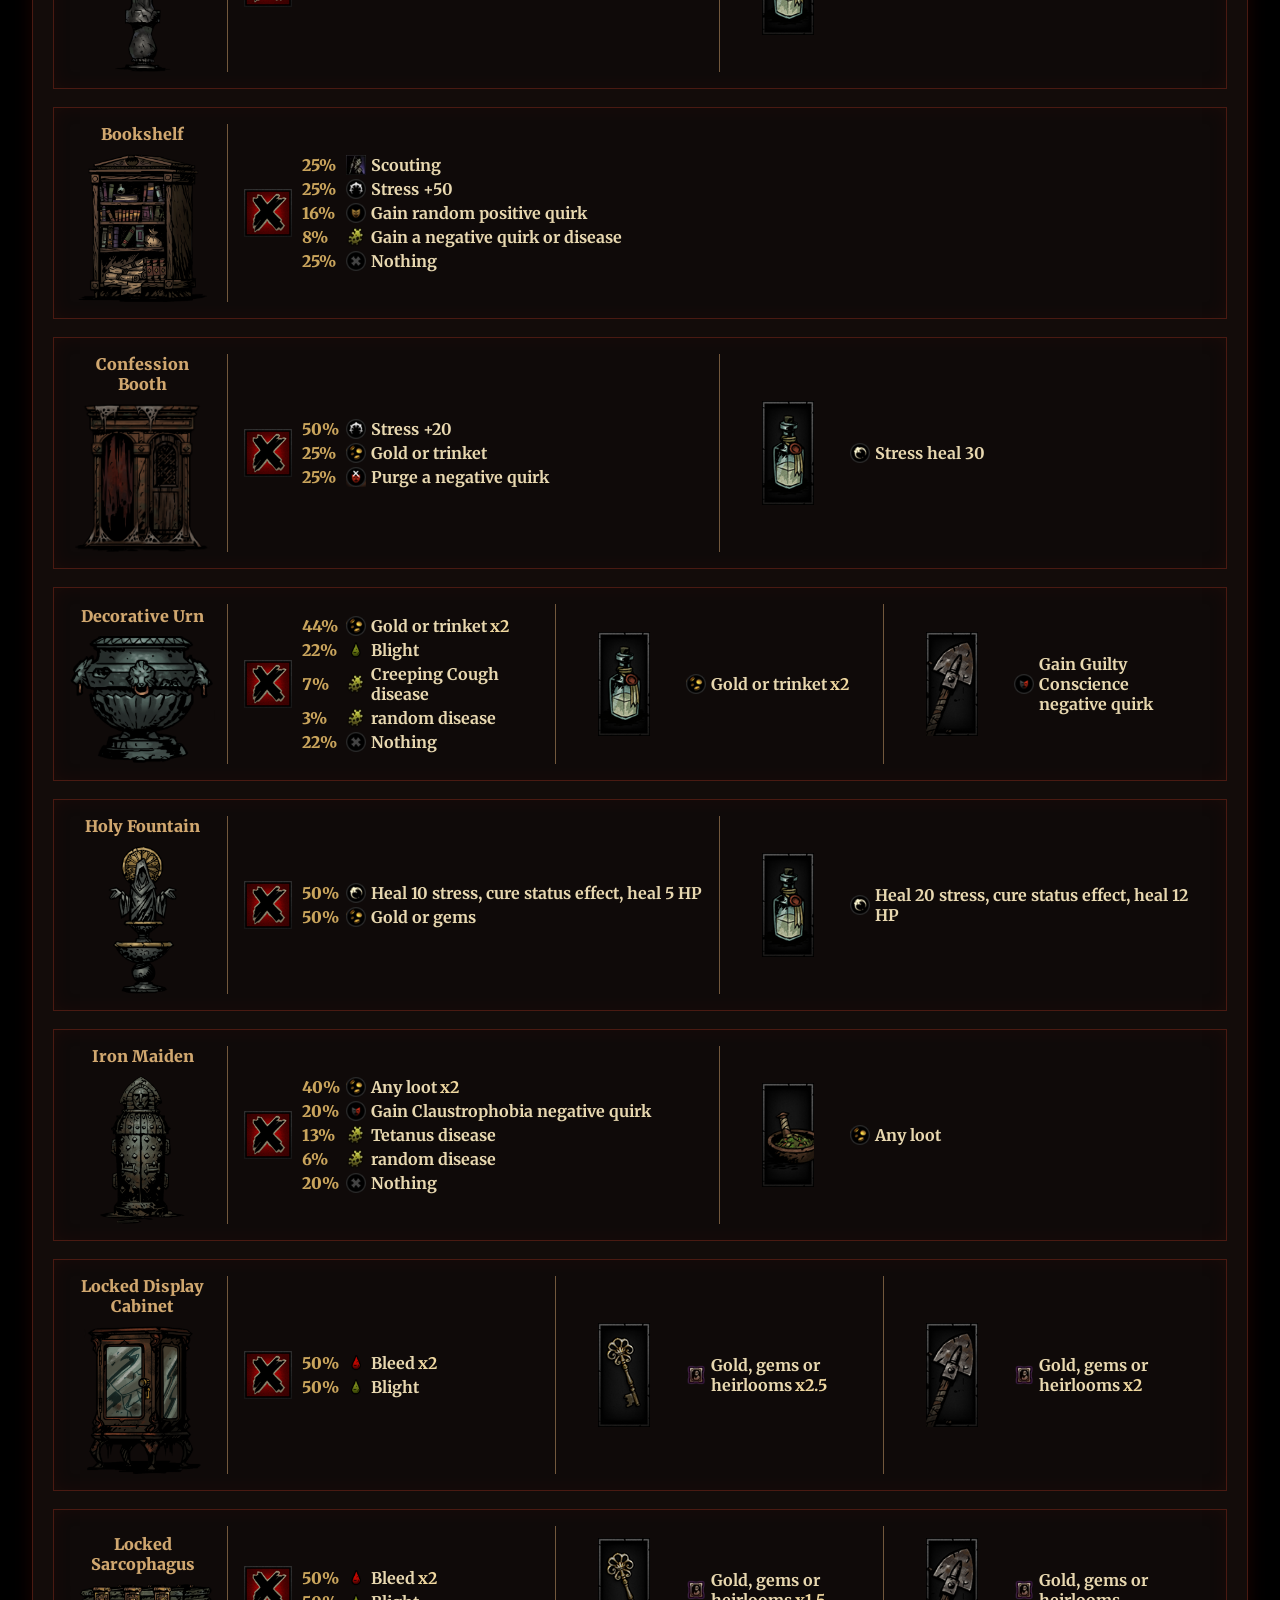
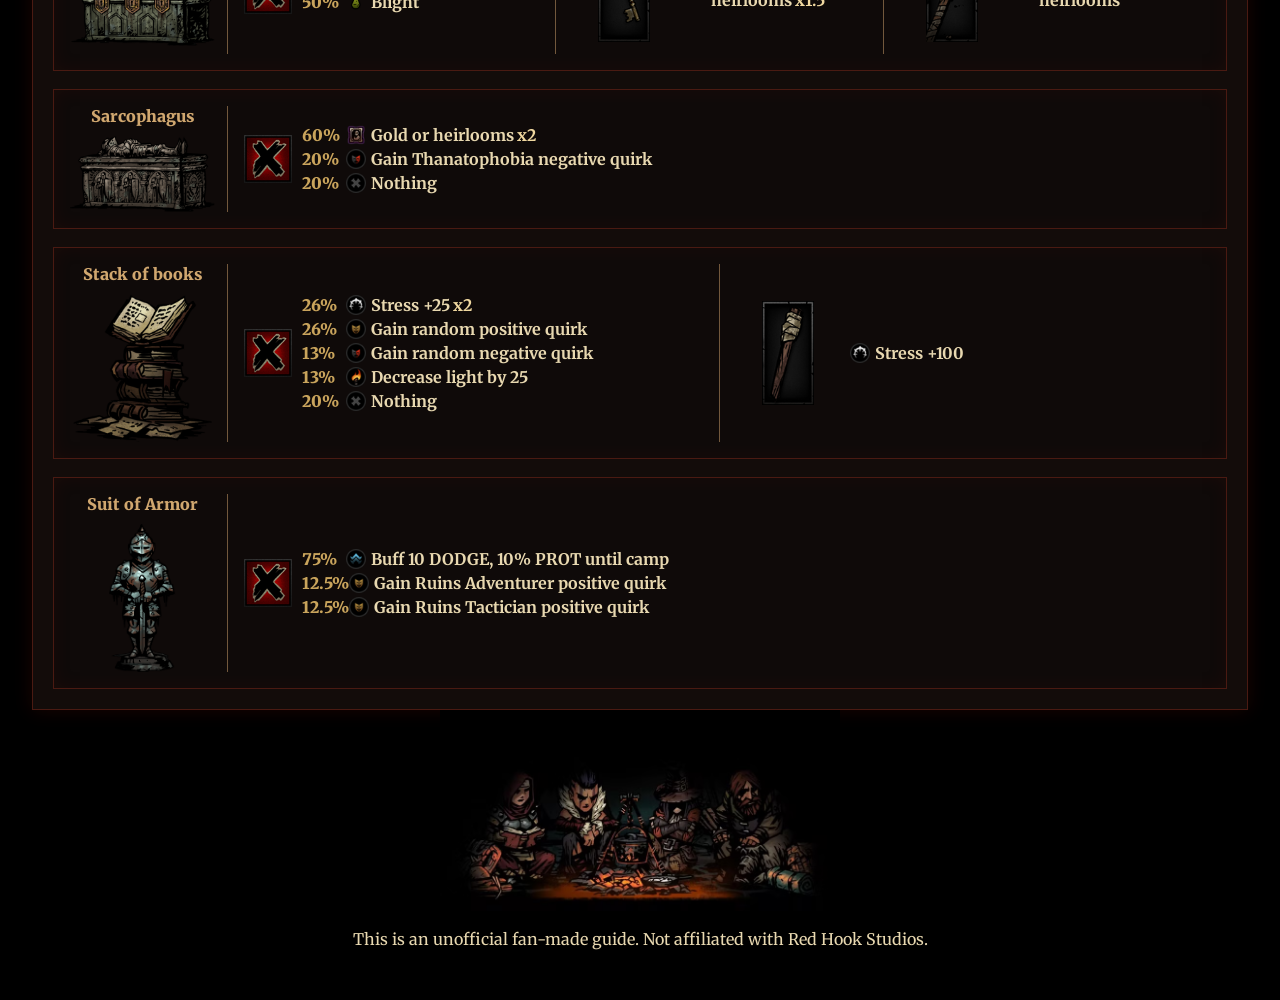
==== commit 29fd74fa: "disable tbd tabs" ====
--- a/src/index.html
+++ b/src/index.html
@@ -96,8 +96,8 @@
         <div class="boss-tab-header">
           <div class="boss-tab-buttons" role="tablist" aria-label="Boss comps tabs">
             <button id="curios-tab" type="button" class="boss-tab-button active" data-boss-tab="curios" role="tab" aria-selected="true">Curios</button>
-            <button id="bosses-tab" type="button" class="boss-tab-button" data-boss-tab="bosses" role="tab" aria-selected="false">Bosses (TBD)</button>
-            <button id="heroes-tab" type="button" class="boss-tab-button" data-boss-tab="heroes" role="tab" aria-selected="false">Heroes (TBD)</button>
+            <button id="bosses-tab" type="button" class="boss-tab-button" data-boss-tab="bosses" role="tab" aria-selected="false" aria-disabled="true" disabled>Bosses (TBD)</button>
+            <button id="heroes-tab" type="button" class="boss-tab-button" data-boss-tab="heroes" role="tab" aria-selected="false" aria-disabled="true" disabled>Heroes (TBD)</button>
           </div>
           <label class="curios-search" for="curio-search">
             <!-- <span class="curios-search-label">Search curios</span> -->
--- a/src/styles.css
+++ b/src/styles.css
@@ -893,6 +893,20 @@
   background: #3a1c13;
 }
 
+.boss-tab-button:disabled {
+  background: #120b09;
+  color: #7f6d59;
+  border-color: #3d261d;
+  cursor: not-allowed;
+  opacity: 0.8;
+  text-decoration: line-through;
+  text-decoration-color: #7f6d59;
+}
+
+.boss-tab-button:disabled:hover {
+  background: #120b09;
+}
+
 .boss-tab-panel {
   background: #130c0a;
   border: 1px solid #4a1a12;
